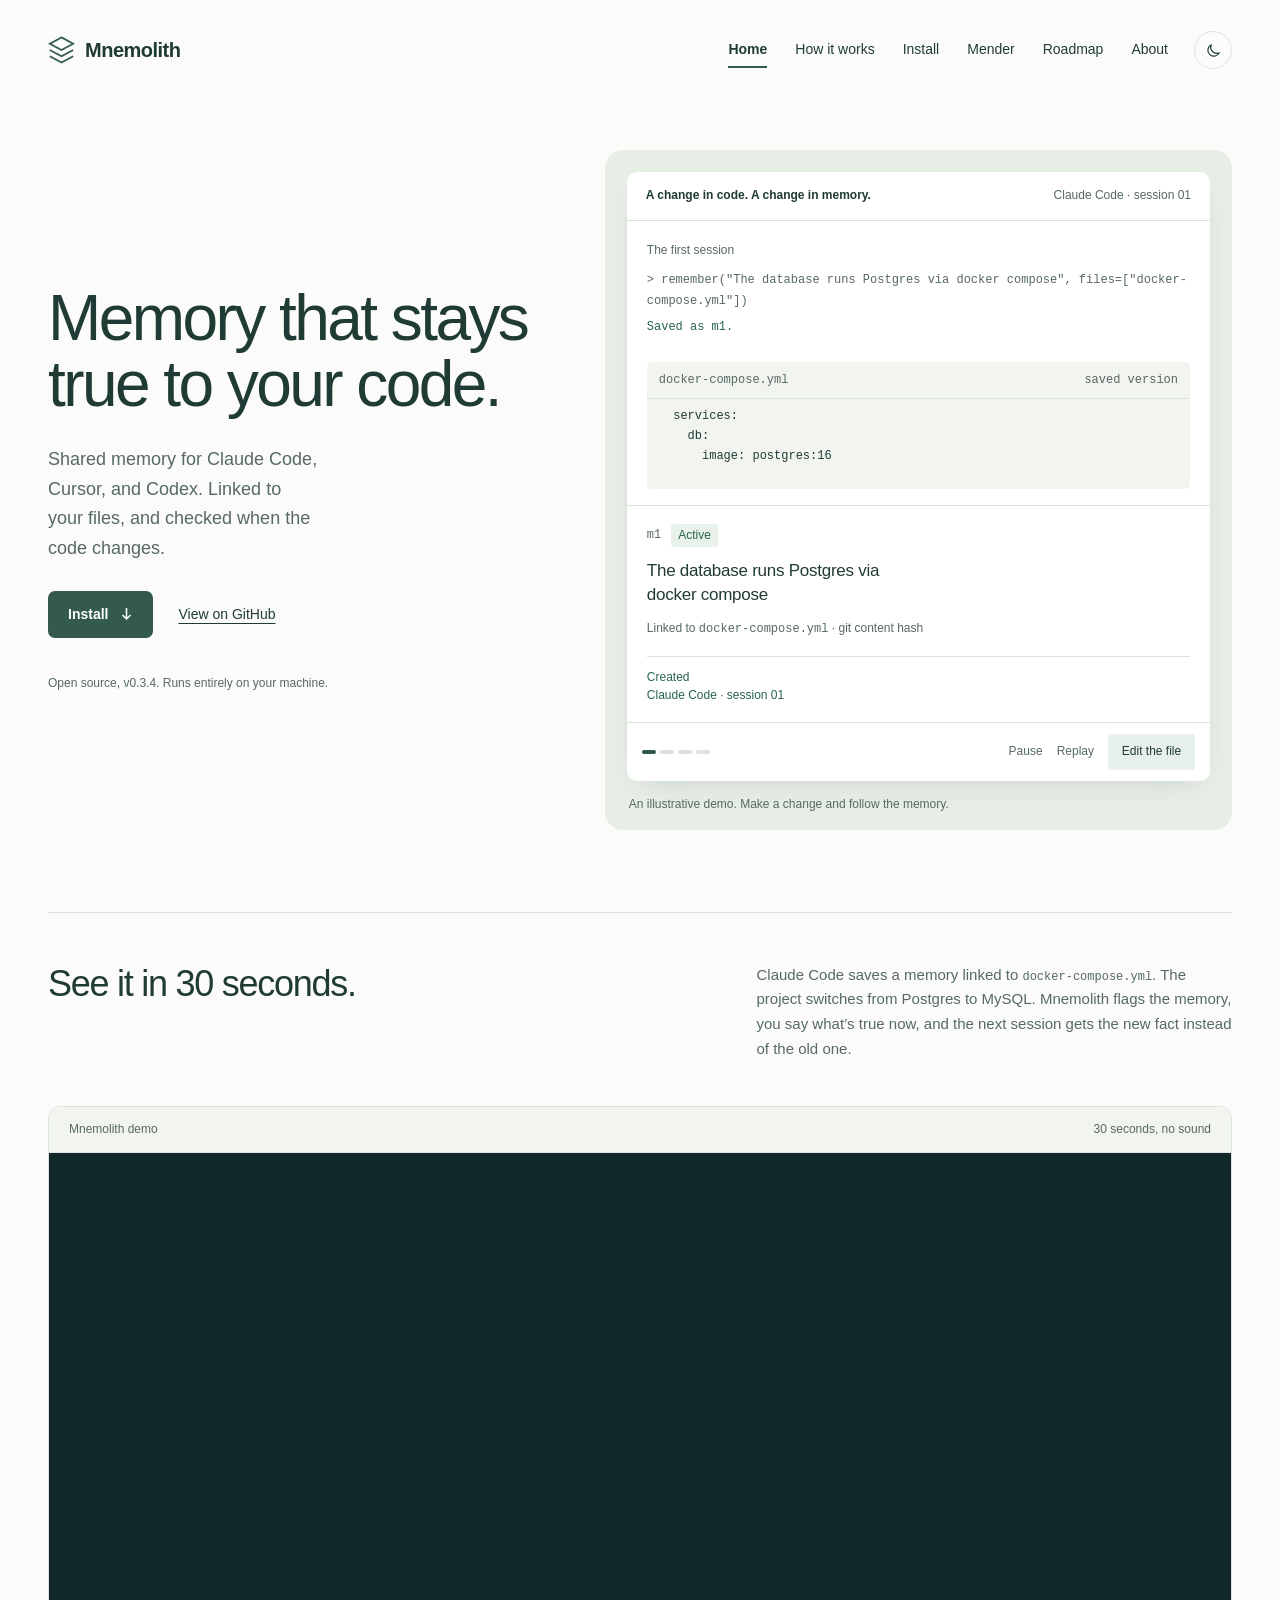
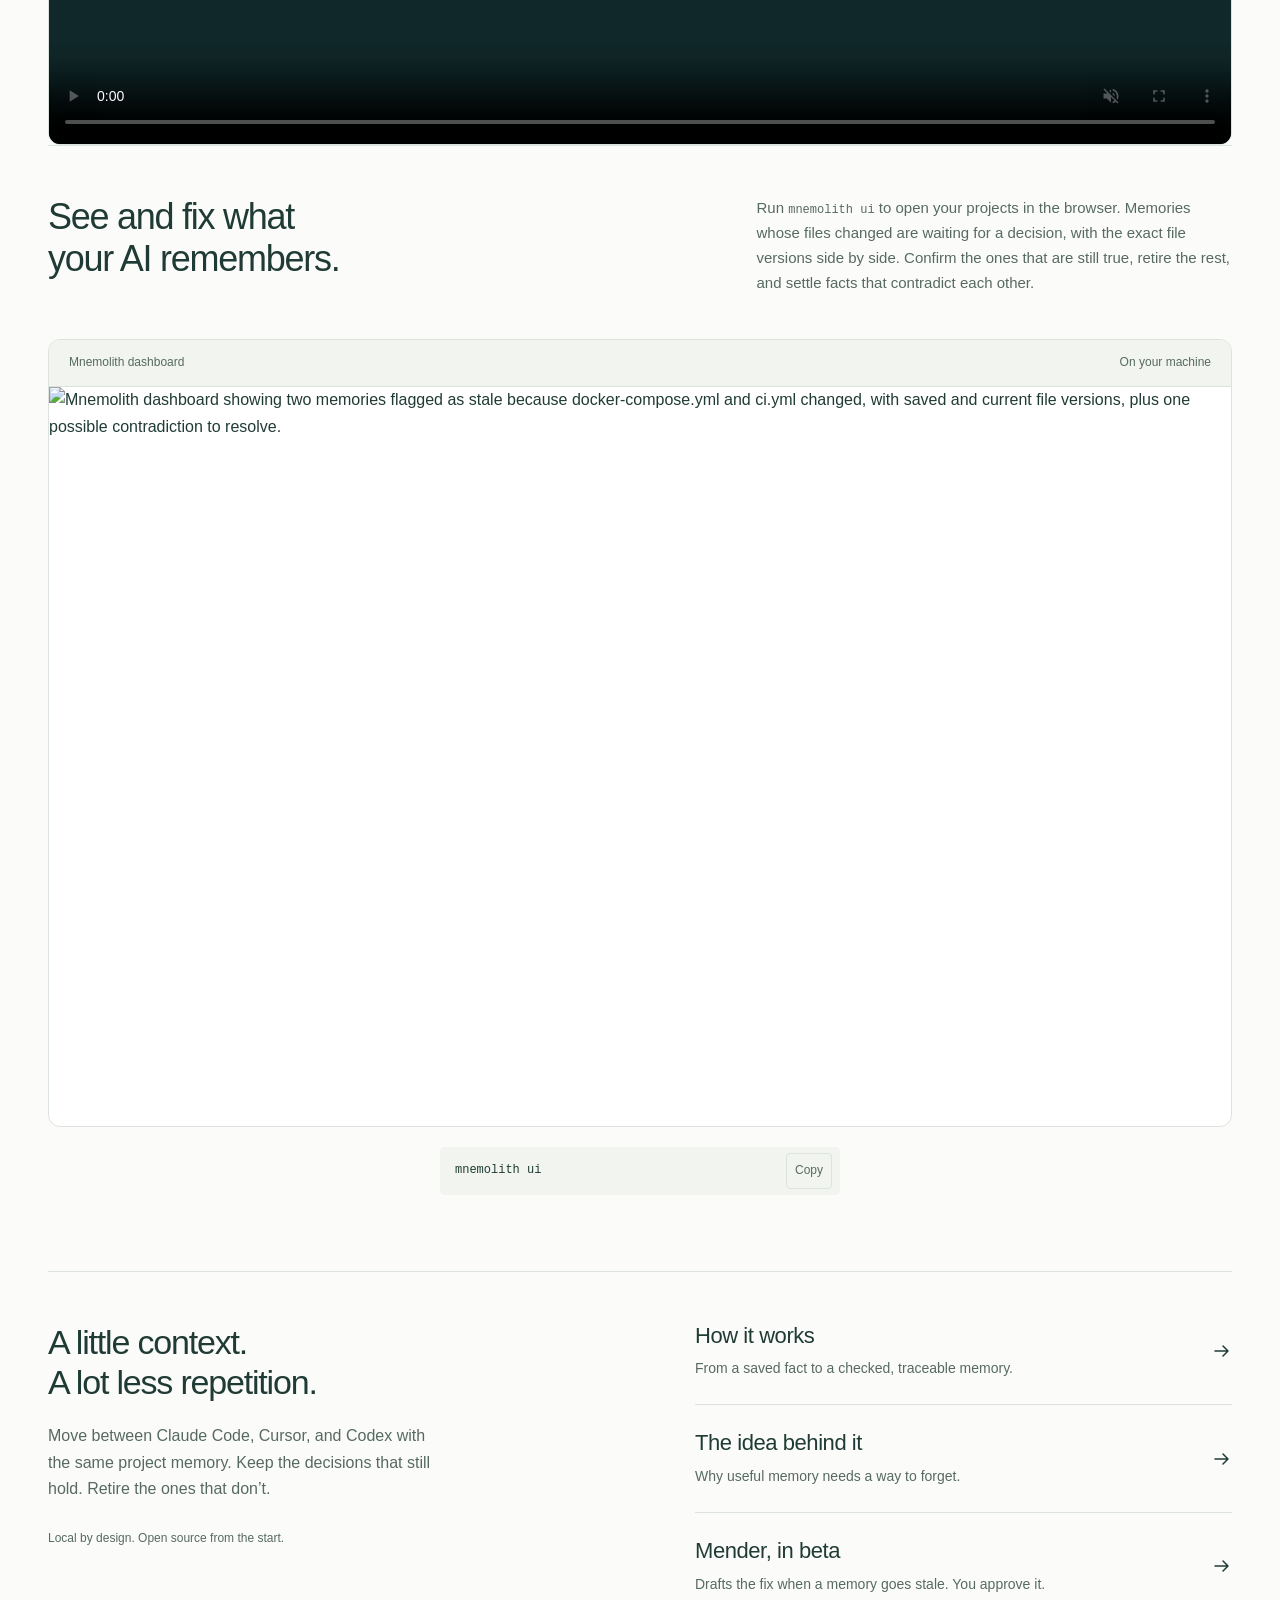
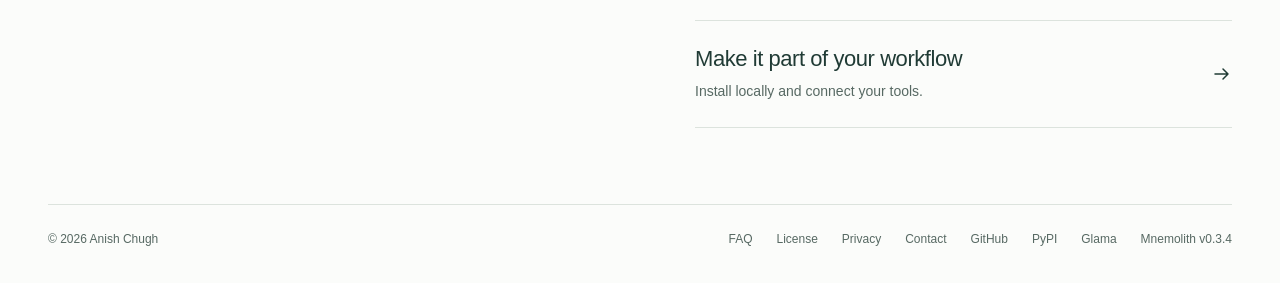
==== docs/index.html @ 2333c800 "Website: roadmap page, updated About" ====
<!doctype html>

<html lang="en">
  <head>
    <meta charset="utf-8" />
    <link
      href="data:image/svg+xml,%3Csvg xmlns=%27http://www.w3.org/2000/svg%27 viewBox=%270 0 32 32%27%3E%3Cpath d=%27M16 2 29 9 16 16 3 9 16 2Zm-13 14 13 7 13-7M3 23l13 7 13-7%27 fill=%27none%27 stroke=%27%2334594f%27 stroke-width=%272.3%27/%3E%3C/svg%3E"
      rel="icon"
    />
    <meta content="width=device-width,initial-scale=1,viewport-fit=cover" name="viewport" />
    <meta content="light dark" name="color-scheme" />
    <meta
      content="Shared memory for Claude Code, Cursor, and Codex. Local, open source, and checked against your code."
      name="description"
    />
    <title>Mnemolith — Memory that stays true to your code</title>
    <script>
      try {
        const t = localStorage.getItem("mnemolith-theme");
        if (t === "light" || t === "dark")
          document.documentElement.dataset.theme = t;
      } catch (e) {}
    </script>
    <link href="assets/site.css?v=13" rel="stylesheet" />
    <link
      as="font"
      crossorigin=""
      href="assets/plex-sans.woff2"
      rel="preload"
      type="font/woff2"
    />
    <meta
      property="og:title"
      content="Mnemolith — Memory that stays true to your code"
    />
    <meta
      property="og:description"
      content="Shared memory for Claude Code, Cursor, and Codex. Local, open source, and checked against your code."
    />
    <meta property="og:type" content="website" />
    <meta
      property="og:url"
      content="https://mnemolith.dev/"
    />
    <meta
      property="og:image"
      content="https://mnemolith.dev/assets/og-image.png"
    />
    <meta property="og:image:width" content="1200" />
    <meta property="og:image:height" content="630" />
    <meta
      property="og:image:alt"
      content="Mnemolith. Memory that stays true to your code. A dashboard card shows a stale memory and the file versions behind it."
    />
    <meta name="twitter:card" content="summary_large_image" />
    <meta
      name="twitter:title"
      content="Mnemolith — Memory that stays true to your code"
    />
    <meta
      name="twitter:description"
      content="Shared memory for Claude Code, Cursor, and Codex. Local, open source, and checked against your code."
    />
    <meta
      name="twitter:image"
      content="https://mnemolith.dev/assets/og-image.png"
    />
    <meta
      name="twitter:image:alt"
      content="Mnemolith. Memory that stays true to your code. A stale-memory review card."
    />
    <!-- Privacy-friendly visit counts (no cookies): https://aethercache.goatcounter.com -->
    <script async data-goatcounter="https://aethercache.goatcounter.com/count" data-goatcounter-settings='{"no_onload": true}' src="https://gc.zgo.at/count.js"></script>
    <script>
      // Count a visit only when the page is actually shown, not when it's prerendered in case you click.
      (function () {
        function count() {
          if (window.goatcounter && window.goatcounter.count) window.goatcounter.count({ path: location.pathname + location.search });
          else setTimeout(count, 300);
        }
        function shown() { if (document.prerendering) document.addEventListener("prerenderingchange", count, { once: true }); else count(); }
        if (document.readyState === "loading") document.addEventListener("DOMContentLoaded", shown); else shown();
      })();
    </script>
    <!-- Pages you're likely to open next load in the background when you hover or start a click on their link
         (same site only; downloads like install.sh are left out). -->
    <script type="speculationrules">
      {
        "prerender": [
          {
            "where": {
              "and": [
                { "href_matches": "/*" },
                { "not": { "href_matches": "/*.sh" } },
                { "not": { "href_matches": "/*.ps1" } },
                { "not": { "href_matches": "/assets/*" } },
                { "not": { "selector_matches": "[download], [target]" } }
              ]
            },
            "eagerness": "moderate"
          }
        ]
      }
    </script>
  </head>
  <body class="page-index">
    <a class="skip" href="#main">Skip to content</a>
    <div class="wrap">
      <header class="masthead">
        <a aria-label="Mnemolith home" class="brand" href="index.html"
          ><svg
            aria-hidden="true"
            class="brand-mark"
            fill="none"
            viewBox="0 0 30 32"
          >
            <path
              d="M15 2 28 9 15 16 2 9 15 2Z"
              stroke="currentColor"
              stroke-width="2"
            ></path>
            <path
              d="m2 16 13 7 13-7M2 23l13 7 13-7"
              stroke="currentColor"
              stroke-width="2"
            ></path></svg
          >Mnemolith</a
        >
        <nav aria-label="Main navigation">
          <a aria-current="page" href="index.html">Home</a
          ><a href="how-it-works.html">How it works</a
          ><a href="install.html">Install</a><a href="mender.html">Mender</a
          ><a href="roadmap.html">Roadmap</a
          ><a href="about.html">About</a>
        </nav>
        <button
          aria-label="Switch color theme"
          class="theme"
          id="theme-toggle"
          type="button"
        >
          <svg
            aria-hidden="true"
            fill="none"
            height="17"
            viewBox="0 0 20 20"
            width="17"
          >
            <path
              d="M16.7 12.6A7 7 0 0 1 7.4 3.3 7 7 0 1 0 16.7 12.6Z"
              stroke="currentColor"
              stroke-linejoin="round"
              stroke-width="1.4"
            ></path>
          </svg>
        </button>
      </header>
    </div>
    <main id="main" tabindex="-1">
      <section aria-labelledby="hero-title" class="hero wrap">
        <div class="hero-copy">
          <h1 id="hero-title">Memory that stays true to your code.</h1>
          <div class="hero-aside">
            <p>
              Shared memory for Claude Code, Cursor, and Codex. Linked to your
              files, and checked when the code changes.
            </p>
            <div class="hero-actions">
              <a class="button" href="install.html"
                >Install
                <svg
                  aria-hidden="true"
                  fill="none"
                  height="14"
                  viewBox="0 0 13 14"
                  width="13"
                >
                  <path
                    d="M6.5 1v11m-4-4 4 4 4-4"
                    stroke="currentColor"
                    stroke-width="1.5"
                  ></path></svg></a
              ><a
                class="text-link"
                href="https://github.com/anishchugh05/mnemolith"
                >View on GitHub</a
              >
            </div>
          </div>
          <div class="hero-foot">
            <span>Open source, v0.3.4. Runs entirely on your machine.</span>
          </div>
        </div>
        <div class="hero-demo">
          <div
            aria-label="Interactive demonstration of a memory becoming outdated"
            class="workbench"
          >
            <div class="bench-bar">
              <span class="bench-title"
                >A change in code. A change in memory.</span
              ><span id="session-label">Claude Code · session 01</span>
            </div>
            <div class="bench-body">
              <div class="terminal">
                <div class="pane-label">
                  <span id="terminal-label">The first session</span>
                </div>
                <pre
                  id="demo-command"
                ><span class="prompt">&gt; </span>remember("The database runs Postgres via docker compose", files=["docker-compose.yml"])</pre>
                <div class="code-output" id="demo-output">Saved as m1.</div>
                <div class="file-diff">
                  <div class="file-title">
                    <span>docker-compose.yml</span
                    ><span id="file-state">saved version</span>
                  </div>
                  <div class="diff-code" id="diff-code">
                    <span class="diff-line"> services:</span
                    ><span class="diff-line"> db:</span
                    ><span class="diff-line"> image: postgres:16</span>
                  </div>
                </div>
              </div>
              <div class="inspector">
                <div class="memory-record">
                  <div class="memory-heading">
                    <code id="memory-id">m1</code
                    ><span class="badge" id="memory-status">Active</span>
                  </div>
                  <p class="memory-copy" id="memory-copy">
                    The database runs Postgres via docker compose
                  </p>
                  <div class="memory-meta" id="memory-meta">
                    Linked to <code>docker-compose.yml</code> · git content hash
                  </div>
                </div>
                <ol class="history" id="history">
                  <li class="current">
                    Created<span>Claude Code · session 01</span>
                  </li>
                </ol>
              </div>
            </div>
            <div class="bench-bottom">
              <div
                aria-hidden="true"
                class="step-indicator"
                id="step-indicator"
              >
                <i class="filled"></i><i></i><i></i><i></i
                ><span>1 of 4 · Remember</span>
              </div>
              <div class="controls">
                <button class="plain-button" id="pause" type="button">
                  Pause</button
                ><button class="plain-button" id="replay" type="button">
                  Replay</button
                ><button class="small-button" id="next" type="button">
                  Edit the file
                </button>
              </div>
            </div>
          </div>
          <p class="demo-caption">
            An illustrative demo. Make a change and follow the memory.
          </p>
        </div>
        <div
          aria-atomic="true"
          aria-live="polite"
          class="sr-only"
          id="demo-announcement"
          role="status"
        ></div>
      </section>
      <section class="dashboard-section demo-section wrap" aria-labelledby="demo-title">
        <div class="section-lead">
          <h2 id="demo-title">See it in 30 seconds.</h2>
          <p>
            Claude Code saves a memory linked to <code>docker-compose.yml</code>.
            The project switches from Postgres to MySQL. Mnemolith flags the
            memory, you say what&rsquo;s true now, and the next session gets the
            new fact instead of the old one.
          </p>
        </div>
        <figure class="dashboard-window">
          <figcaption class="dashboard-window-bar">
            <span>Mnemolith demo</span><span>30 seconds, no sound</span>
          </figcaption>
          <video
            class="demo-video"
            src="assets/mnemolith-demo.mp4"
            poster="assets/mnemolith-demo-poster.jpg"
            width="1920"
            height="1080"
            autoplay
            muted
            loop
            playsinline
            controls
            preload="metadata"
            aria-label="Demo: Claude Code saves a memory that the database is Postgres. After docker-compose.yml switches to MySQL, Mnemolith flags the memory, the user records that the database is now MySQL, and a new Claude session answers MySQL."
          ></video>
        </figure>
      </section>
      <section class="dashboard-section wrap" aria-labelledby="dashboard-title">
        <div class="section-lead">
          <h2 id="dashboard-title">See and fix what your AI remembers.</h2>
          <p>
            Run <code>mnemolith ui</code> to open your projects in the
            browser. Memories whose files changed are waiting for a decision,
            with the exact file versions side by side. Confirm the ones that are
            still true, retire the rest, and settle facts that contradict each
            other.
          </p>
        </div>
        <figure class="dashboard-window">
          <figcaption class="dashboard-window-bar">
            <span>Mnemolith dashboard</span><span>On your machine</span>
          </figcaption>
          <picture data-theme-picture>
            <source
              data-dark-source
              data-mobile-source
              media="(max-width: 600px) and (prefers-color-scheme: dark)"
              srcset="assets/stale-card-dark.png 2x"
              width="860"
              height="618"
            />
            <source
              media="(max-width: 600px)"
              srcset="assets/stale-card-light.png 2x"
              width="860"
              height="618"
            />
            <source
              data-dark-source
              media="(prefers-color-scheme: dark)"
              srcset="assets/dashboard-dark.png 2x"
            />
            <img
              id="dashboard-image"
              src="assets/dashboard-light.png"
              srcset="assets/dashboard-light.png 2x"
              width="1440"
              height="900"
              loading="lazy"
              decoding="async"
              alt="Mnemolith dashboard showing two memories flagged as stale because docker-compose.yml and ci.yml changed, with saved and current file versions, plus one possible contradiction to resolve."
            />
          </picture>
        </figure>
        <div class="code-block dashboard-command">
          <pre>mnemolith ui</pre>
          <button
            type="button"
            class="copy-button"
            data-copy="mnemolith ui"
            aria-label="Copy dashboard command"
          >
            Copy
          </button>
        </div>
      </section>
      <section aria-labelledby="explore-title" class="home-directory wrap">
        <div class="directory-intro">
          <h2 id="explore-title">
            A little context.<br />A lot less repetition.
          </h2>
          <p>
            Move between Claude Code, Cursor, and Codex with the same project
            memory. Keep the decisions that still hold. Retire the ones that
            don’t.
          </p>
          <span class="directory-note"
            >Local by design. Open source from the start.</span
          >
        </div>
        <div class="directory-links">
          <a href="how-it-works.html"
            ><div>
              <h3>How it works</h3>
              <p>From a saved fact to a checked, traceable memory.</p>
            </div>
            <svg
              aria-hidden="true"
              class="link-arrow"
              fill="none"
              height="20"
              viewBox="0 0 20 20"
              width="20"
            >
              <path
                d="M3 10h13m-5-5 5 5-5 5"
                stroke="currentColor"
                stroke-linecap="round"
                stroke-linejoin="round"
                stroke-width="1.5"
              ></path></svg
          ></a>
          <a href="about.html"
            ><div>
              <h3>The idea behind it</h3>
              <p>Why useful memory needs a way to forget.</p>
            </div>
            <svg
              aria-hidden="true"
              class="link-arrow"
              fill="none"
              height="20"
              viewBox="0 0 20 20"
              width="20"
            >
              <path
                d="M3 10h13m-5-5 5 5-5 5"
                stroke="currentColor"
                stroke-linecap="round"
                stroke-linejoin="round"
                stroke-width="1.5"
              ></path></svg
          ></a>
          <a href="mender.html"
            ><div>
              <h3>Mender, in beta</h3>
              <p>Drafts the fix when a memory goes stale. You approve it.</p>
            </div>
            <svg
              aria-hidden="true"
              class="link-arrow"
              fill="none"
              height="20"
              viewBox="0 0 20 20"
              width="20"
            >
              <path
                d="M3 10h13m-5-5 5 5-5 5"
                stroke="currentColor"
                stroke-linecap="round"
                stroke-linejoin="round"
                stroke-width="1.5"
              ></path></svg
</a>
          <a href="install.html"
            ><div>
              <h3>Make it part of your workflow</h3>
              <p>Install locally and connect your tools.</p>
            </div>
            <svg
              aria-hidden="true"
              class="link-arrow"
              fill="none"
              height="20"
              viewBox="0 0 20 20"
              width="20"
            >
              <path
                d="M3 10h13m-5-5 5 5-5 5"
                stroke="currentColor"
                stroke-linecap="round"
                stroke-linejoin="round"
                stroke-width="1.5"
              ></path></svg
          ></a>
        </div>
      </section>
    </main>
    <div class="wrap">
      <footer class="footer">
        <span>© 2026 Anish Chugh</span>
        <div class="footer-links">
          <a href="install.html#faq">FAQ</a
          ><a href="https://github.com/anishchugh05/mnemolith/blob/main/LICENSE"
            >License</a
          ><a href="privacy.html">Privacy</a
          ><a href="install.html#contact">Contact</a
          ><a
            href="https://github.com/anishchugh05/mnemolith"
            >GitHub</a
          ><a href="https://pypi.org/project/mnemolith/">PyPI</a
          ><a href="https://glama.ai/mcp/servers/anishchugh05/mnemolith">Glama</a
          ><span>Mnemolith v0.3.4</span>
        </div>
      </footer>
    </div>
    <div
      aria-live="polite"
      class="sr-only"
      id="copy-status"
      role="status"
    ></div>
    <script defer="" src="assets/site.js?v=11"></script>
  </body>
</html>
---- docs/assets/site.css ----
/* IBM Plex Sans, SIL Open Font License; see FONT-LICENSE.txt. */
@font-face {
  font-family: "IBM Plex Sans";
  font-style: normal;
  font-weight: 400 700;
  font-display: swap;
  src: url(plex-sans.woff2) format("woff2");
}
:root {
  --paper: #fbfcfa;
  --surface: #fff;
  --ink: #203b35;
  --muted: #576963;
  --accent: #34594f;
  --accent-soft: #e6efeb;
  --active: #29654a;
  --active-soft: #e8f2eb;
  --stale: #a34b39;
  --stale-soft: #faede7;
  --line: #dce3dd;
  --subtle: #f1f4ef;
  --deep: #233e37;
  --inverse: #eef4ed;
  --canvas: #e7eee6;
  --mono: ui-monospace, SFMono-Regular, Consolas, monospace;
  --sans: "IBM Plex Sans", sans-serif;
  --ease: cubic-bezier(0.23, 1, 0.32, 1);
}
@media (prefers-color-scheme: dark) {
  :root:not([data-theme="light"]) {
    --paper: #16221f;
    --surface: #1d2c27;
    --ink: #e9eee5;
    --muted: #b0bfb4;
    --accent: #bdcfc1;
    --accent-soft: #2b4036;
    --active: #b1d3b9;
    --active-soft: #294034;
    --stale: #edb4a2;
    --stale-soft: #48352c;
    --line: #3a4d43;
    --subtle: #22342b;
    --deep: #243b32;
    --canvas: #283d32;
  }
}
:root[data-theme="dark"] {
  --paper: #16221f;
  --surface: #1d2c27;
  --ink: #e9eee5;
  --muted: #b0bfb4;
  --accent: #bdcfc1;
  --accent-soft: #2b4036;
  --active: #b1d3b9;
  --active-soft: #294034;
  --stale: #edb4a2;
  --stale-soft: #48352c;
  --line: #3a4d43;
  --subtle: #22342b;
  --deep: #243b32;
  --canvas: #283d32;
}
* {
  box-sizing: border-box;
}
html {
  scroll-behavior: smooth;
  scroll-padding-top: 40px;
  scrollbar-color: var(--line) var(--paper);
}
body {
  margin: 0;
  color: var(--ink);
  background: var(--paper);
  font: 16px/1.65 var(--sans);
  -webkit-font-smoothing: antialiased;
}
h1,
h2,
h3,
p,
pre {
  margin: 0;
}
h1,
h2,
h3 {
  text-wrap: balance;
  font-weight: 500;
}
h1 {
  font-size: 64px;
  line-height: 1.03;
  letter-spacing: -0.04em;
}
h2 {
  font-size: 40px;
  line-height: 1.15;
  letter-spacing: -0.035em;
}
h3 {
  font-size: 22px;
  line-height: 1.3;
  letter-spacing: -0.02em;
}
p {
  max-width: 65ch;
}
a {
  color: inherit;
  text-underline-offset: 4px;
}
button {
  font: inherit;
  cursor: pointer;
}
button,
a {
  touch-action: manipulation;
  -webkit-tap-highlight-color: transparent;
}
button:disabled {
  cursor: default;
  opacity: 0.55;
}
button:focus-visible,
a:focus-visible {
  outline: 2px solid var(--accent);
  outline-offset: 5px;
}
::selection {
  color: var(--surface);
  background: var(--accent);
}
code,
pre {
  font-family: var(--mono);
}
code {
  font-size: 0.8em;
}
pre {
  font-size: 12px;
  line-height: 1.8;
  white-space: pre-wrap;
  overflow-wrap: anywhere;
}
.wrap {
  width: min(1200px, calc(100% - 96px));
  margin-inline: auto;
}
.muted {
  color: var(--muted);
}
.sr-only {
  position: absolute;
  width: 1px;
  height: 1px;
  padding: 0;
  margin: -1px;
  overflow: hidden;
  clip: rect(0, 0, 0, 0);
  white-space: nowrap;
  border: 0;
}
[hidden] {
  display: none !important;
}
.skip {
  position: fixed;
  left: 16px;
  top: -100px;
  background: var(--surface);
  padding: 10px;
  z-index: 20;
}
.skip:focus {
  top: 12px;
}
/* Quiet navigation leaves the first viewport to the product. */
.masthead {
  height: 100px;
  display: flex;
  align-items: center;
  justify-content: space-between;
}
.brand {
  display: inline-flex;
  align-items: center;
  gap: 10px;
  text-decoration: none;
  font-size: 20px;
  font-weight: 600;
  letter-spacing: -0.025em;
}
.brand-mark {
  width: 27px;
  height: 30px;
  color: var(--accent);
}
nav {
  display: flex;
  align-items: center;
  gap: 30px;
  font-size: 14px;
}
nav a {
  text-decoration: none;
}
.theme {
  display: grid;
  place-items: center;
  width: 38px;
  height: 38px;
  background: transparent;
  border: 1px solid var(--line);
  border-radius: 50%;
  color: var(--ink);
}
.hero {
  display: grid;
  grid-template-columns: 0.88fr 1.12fr;
  gap: 64px;
  align-items: center;
  padding: 50px 0 82px;
}
.hero-copy h1 {
  max-width: 8em;
  font-weight: 450;
}
.hero-aside > p {
  font-size: 18px;
  line-height: 1.65;
  max-width: 30ch;
  color: var(--muted);
  margin: 27px 0;
}
.hero-actions {
  display: flex;
  align-items: center;
  gap: 25px;
}
.button {
  display: inline-flex;
  align-items: center;
  justify-content: center;
  gap: 12px;
  text-decoration: none;
  color: var(--surface);
  background: var(--accent);
  border: 0;
  border-radius: 7px;
  padding: 12px 20px;
  font-size: 14px;
  font-weight: 550;
  transition: transform 140ms var(--ease);
}
.button:active {
  transform: scale(0.98);
}
.text-link {
  font-size: 14px;
}
.hero-foot {
  display: flex;
  flex-wrap: wrap;
  gap: 18px;
  font-size: 12px;
  color: var(--muted);
  margin-top: 36px;
}
.hero-foot span + span:before {
  content: "·";
  margin-right: 18px;
}
.hero-demo {
  background: var(--canvas);
  padding: 22px 22px 0;
  border-radius: 18px;
  min-width: 0;
}
.demo-caption {
  font-size: 12px;
  color: var(--muted);
  padding: 14px 2px 17px;
  line-height: 1.5;
}
.workbench {
  background: var(--surface);
  border-radius: 10px;
  box-shadow: 0 10px 28px -14px #203b3533;
  overflow: hidden;
}
.bench-bar {
  display: flex;
  align-items: center;
  justify-content: space-between;
  gap: 16px;
  border-bottom: 1px solid var(--line);
  padding: 14px 19px;
  font-size: 12px;
  color: var(--muted);
}
.bench-title {
  font-weight: 550;
  color: var(--ink);
  font-size: 12px;
}
.bench-bar #session-label {
  max-width: 140px;
  text-align: right;
  font-size: 12px;
  line-height: 1.45;
}
.terminal {
  padding: 20px 20px 16px;
}
.pane-label {
  font-size: 12px;
  color: var(--muted);
  display: flex;
  justify-content: space-between;
  margin-bottom: 9px;
}
.terminal pre {
  font-size: 12px;
  min-height: 44px;
  color: var(--muted);
}
.code-output {
  font: 12px/1.6 var(--mono);
  min-height: 36px;
  margin: 4px 0 8px;
  color: var(--active);
}
.file-diff {
  background: var(--subtle);
  border-radius: 5px;
  overflow: hidden;
}
.file-title {
  display: flex;
  justify-content: space-between;
  padding: 9px 12px;
  border-bottom: 1px solid var(--line);
  font: 12px/1.5 var(--mono);
  color: var(--muted);
}
.diff-code {
  padding: 7px 0;
  font: 12px/1.7 var(--mono);
  min-height: 90px;
}
.diff-line {
  display: block;
  padding: 0 12px;
  white-space: pre-wrap;
  overflow-wrap: anywhere;
}
.removed {
  color: var(--stale);
  background: var(--stale-soft);
}
.added {
  color: var(--active);
  background: var(--active-soft);
}
.inspector {
  padding: 18px 20px;
  border-top: 1px solid var(--line);
  min-height: 210px;
}
.memory-record {
  margin-bottom: 16px;
}
.memory-heading {
  display: flex;
  align-items: center;
  gap: 10px;
  margin-bottom: 12px;
}
.memory-heading code {
  font-size: 12px;
  color: var(--muted);
}
.badge {
  color: var(--active);
  background: var(--active-soft);
  padding: 2px 7px;
  font-size: 12px;
  border-radius: 3px;
}
.badge.outdated {
  color: var(--stale);
  background: var(--stale-soft);
}
.badge.pending {
  background: var(--subtle);
  color: var(--muted);
}
.memory-copy {
  font-size: 17px;
  line-height: 1.4;
  letter-spacing: -0.015em;
  max-width: 30ch;
}
.memory-copy.retired {
  color: var(--muted);
  text-decoration: line-through;
  text-decoration-thickness: 1px;
}
.memory-meta {
  font-size: 12px;
  color: var(--muted);
  margin-top: 12px;
}
.memory-meta code {
  font-size: 12px;
}
.history {
  list-style: none;
  display: flex;
  gap: 14px;
  padding: 12px 0 0;
  margin: 0;
  border-top: 1px solid var(--line);
  font-size: 12px;
}
.history li {
  position: relative;
  flex: 1;
  min-width: 0;
  padding: 0;
  color: var(--muted);
  line-height: 1.4;
  overflow-wrap: anywhere;
}
.history li:last-child {
  padding-bottom: 0;
}
.history li:before {
  display: none;
}
.history .current {
  color: var(--active);
}
.history .current:before {
  background: var(--active);
}
.history .stale {
  color: var(--stale);
}
.history .stale:before {
  background: var(--stale);
}
.history span {
  display: block;
  font-size: 12px;
  line-height: 1.5;
}
.bench-bottom {
  padding: 11px 15px;
  border-top: 1px solid var(--line);
  display: flex;
  gap: 16px;
  align-items: center;
  justify-content: space-between;
}
.step-indicator {
  display: flex;
  gap: 4px;
  align-items: center;
}
.step-indicator i {
  height: 4px;
  width: 14px;
  background: var(--line);
  border-radius: 2px;
}
.step-indicator .filled {
  background: var(--accent);
}
.step-indicator span {
  font-size: 0;
}
.controls {
  display: flex;
  align-items: center;
  gap: 14px;
}
.small-button,
.plain-button {
  font-size: 12px;
  min-height: 36px;
  border: 0;
  color: var(--ink);
  background: transparent;
  padding: 5px 0;
}
.small-button {
  border-radius: 4px;
  background: var(--accent-soft);
  padding: 5px 9px;
  min-width: 87px;
}
.plain-button {
  color: var(--muted);
}
/* A change in reading pace, rather than another full-width banner. */
.problem {
  padding: 48px 0 72px;
}
.problem-inner {
  display: grid;
  grid-template-columns: 0.68fr 1.32fr;
  gap: 90px;
  border-top: 1px solid var(--line);
  padding-top: 44px;
}
.problem h2 {
  font-size: 26px;
  letter-spacing: -0.025em;
  line-height: 1.3;
  max-width: 15ch;
}
.problem p {
  font-size: 17px;
  color: var(--muted);
  max-width: 58ch;
}
.section {
  padding-block: 80px;
}
.section-lead {
  display: flex;
  justify-content: space-between;
  gap: 70px;
  align-items: end;
  margin-bottom: 44px;
}
.section-lead h2 {
  max-width: 17ch;
}
.section-lead > p {
  font-size: 15px;
  color: var(--muted);
  max-width: 43ch;
}
.features {
  padding-top: 15px;
  padding-bottom: 80px;
}
.features .section-lead h2 {
  max-width: 25ch;
  font-size: 35px;
}
.feature-proofs {
  display: grid;
  grid-template-columns: 1fr 1fr;
  gap: 70px;
}
.feature-row h3 {
  margin-bottom: 13px;
}
.feature-row p {
  font-size: 15px;
  line-height: 1.7;
  color: var(--muted);
}
.evidence {
  font-size: 14px;
  line-height: 1.8;
  margin-top: 24px;
  overflow-wrap: anywhere;
}
.evidence code {
  font-size: 12px;
}
.evidence .old {
  color: var(--stale);
  text-decoration: line-through;
}
.evidence .new {
  color: var(--active);
}
.evidence .small {
  font-size: 12px;
  color: var(--muted);
  margin-top: 5px;
}
.feature-proofs .evidence {
  background: var(--subtle);
  border-radius: 6px;
  min-height: 116px;
  padding: 18px 22px;
}
.feature-support {
  margin-top: 44px;
  border-top: 1px solid var(--line);
}
.feature-support .feature-row {
  display: grid;
  grid-template-columns: 1.25fr 0.75fr;
  gap: 85px;
  padding: 27px 0;
  border-bottom: 1px solid var(--line);
}
.feature-support h3 {
  font-size: 19px;
  margin-bottom: 8px;
}
.feature-support p {
  font-size: 14px;
  max-width: 57ch;
}
.feature-support .evidence {
  margin: 0;
  align-self: center;
  font-size: 12px;
}
.tool-names {
  display: flex;
  gap: 20px;
  font-size: 13px;
  font-weight: 550;
  margin-bottom: 7px;
}
/* The engine is an architectural cross-section, with typography doing the labeling. */
.stack-section {
  background: var(--deep);
  color: #edf3ec;
  padding-block: 68px;
}
.stack-grid {
  display: grid;
  grid-template-columns: 0.8fr 1.2fr;
  gap: 100px;
  align-items: start;
}
.stack-copy h2 {
  font-size: 37px;
  max-width: 10ch;
}
.stack-copy p {
  font-size: 15px;
  color: #c1d0c5;
  margin-top: 23px;
}
.stack-copy .aside-note {
  font-size: 12px;
  line-height: 1.8;
  margin-top: 30px;
  padding-top: 19px;
  border-top: 1px solid #526c5e;
}
.layers {
  list-style: none;
  padding: 0;
  margin: 0;
}
.layer {
  display: grid;
  grid-template-columns: 125px 1fr;
  gap: 25px;
  padding: 19px 23px;
  background: #304c40;
  border-top: 1px solid #607669;
}
.layer:first-child {
  margin-left: 40px;
}
.layer:nth-child(2) {
  margin-left: 30px;
  background: #345344;
}
.layer:nth-child(3) {
  margin-left: 20px;
  background: #3a5b49;
}
.layer:nth-child(4) {
  margin-left: 10px;
  background: #426450;
}
.layer:last-child {
  background: #c7d7bd;
  color: #253f31;
}
.layer strong {
  font-size: 14px;
  font-weight: 550;
}
.layer p {
  font-size: 12px;
  line-height: 1.65;
  color: #e0e9df;
}
.layer:last-child p {
  color: #304b37;
}
.stack-base {
  font-size: 12px;
  color: #c1d0c5;
  margin-top: 17px;
}
.architecture {
  background: var(--subtle);
  border-radius: 10px;
  padding: 24px 28px;
}
.architecture-top {
  display: flex;
  justify-content: space-between;
  color: var(--muted);
  font-size: 12px;
}
.architecture svg {
  width: 100%;
  height: auto;
  display: block;
  margin-top: 12px;
}
.architecture .box {
  fill: var(--surface);
  stroke: var(--line);
}
.architecture .engine {
  fill: var(--accent-soft);
  stroke: var(--accent);
}
.architecture .connector {
  fill: none;
  stroke: var(--muted);
  stroke-width: 1.2;
}
.architecture text {
  font-family: var(--sans);
  fill: var(--ink);
}
.architecture .svg-muted {
  fill: var(--muted);
}
.architecture .svg-blue {
  fill: var(--accent);
}
.mobile-diagram {
  display: none !important;
}
.architecture-note {
  font-size: 12px;
  color: var(--muted);
  margin-top: 16px;
}
.install-section {
  background: var(--subtle);
  padding-block: 72px;
}
.install-grid {
  display: grid;
  grid-template-columns: 0.83fr 1.17fr;
  gap: 95px;
}
.install-intro h2 {
  max-width: 11ch;
}
.install-intro > p {
  font-size: 16px;
  color: var(--muted);
  margin-top: 24px;
}
.install-version {
  font-size: 12px;
  color: var(--muted);
  margin-top: 26px;
}
.install-step {
  display: grid;
  grid-template-columns: 25px 1fr;
  gap: 16px;
  margin-bottom: 28px;
}
.step-number {
  font-size: 12px;
  line-height: 24px;
  width: 24px;
  height: 24px;
  text-align: center;
  border: 1px solid var(--line);
  border-radius: 50%;
  color: var(--muted);
}
.install-step h3 {
  font-size: 18px;
  line-height: 24px;
  margin-bottom: 12px;
}
.install-step p {
  font-size: 12px;
  color: var(--muted);
  margin-top: 13px;
}
.prereq {
  display: grid;
  gap: 14px;
}
.prereq-row strong {
  font-size: 12px;
  font-weight: 500;
}
.prereq-row > a {
  font-size: 12px;
  color: var(--muted);
  margin-left: 12px;
}
.prereq-row p {
  margin-top: 5px;
}
.prereq-note {
  margin: 0;
  font-size: 13px;
  color: var(--muted);
}
.code-block {
  background: var(--surface);
  border-radius: 5px;
  padding: 13px 65px 13px 15px;
  position: relative;
  margin-top: 7px;
  min-height: 47px;
}
.code-block pre {
  font-size: 12px;
  white-space: pre-wrap;
  overflow-wrap: anywhere;
}
.install-step .prereq-note {
  margin-top: 10px;
}
.prereq-note a,
.other-ways a {
  color: var(--ink);
  text-underline-offset: 3px;
}
.other-ways {
  margin-top: 44px;
  padding-top: 28px;
  border-top: 1px solid var(--line);
  scroll-margin-top: 24px;
}
.other-ways h2 {
  font-size: 18px;
  line-height: 24px;
  font-weight: 500;
  letter-spacing: 0;
}
.other-ways > p {
  font-size: 13px;
  color: var(--muted);
  margin: 8px 0 16px;
  max-width: 60ch;
}
.other-ways .prereq-row + .prereq-row {
  margin-top: 14px;
}
.copy-button {
  position: absolute;
  right: 8px;
  top: 9px;
  background: transparent;
  color: var(--muted);
  border: 1px solid var(--line);
  border-radius: 4px;
  font-size: 12px;
  min-width: 46px;
  min-height: 28px;
  padding: 4px 7px;
}
.install-main {
  background: var(--deep);
  color: #edf3ec;
  padding-block: 21px;
}
.install-main pre {
  font-size: 12px;
  line-height: 2;
}
.install-main .copy-button {
  color: #edf3ec;
  border-color: #607669;
}
.prompt-quote {
  font-size: 15px;
  line-height: 1.7;
  letter-spacing: -0.01em;
  margin: 14px 0 0;
  padding: 15px 18px;
  background: var(--accent-soft);
  border-radius: 5px;
}
.command-list {
  padding: 0;
  margin: 24px 0 0;
  list-style: none;
}
.command-list li {
  display: flex;
  gap: 20px;
  padding: 11px 0;
  border-top: 1px solid var(--line);
  font-size: 12px;
  color: var(--muted);
}
.command-list code {
  flex-shrink: 0;
  font-size: 12px;
  color: var(--ink);
}
.measurement-table {
  margin-bottom: 45px;
}
table {
  width: 100%;
  border-collapse: collapse;
  text-align: left;
  font-size: 13px;
  font-variant-numeric: tabular-nums;
}
th,
td {
  padding: 22px 24px 22px 0;
  border-bottom: 1px solid var(--line);
  vertical-align: top;
}
thead th {
  font-size: 12px;
  font-weight: 400;
  color: var(--muted);
  padding-top: 0;
  padding-bottom: 13px;
}
tbody th {
  font-size: 16px;
  font-weight: 500;
  letter-spacing: -0.015em;
}
td strong {
  display: block;
  font-size: 17px;
  font-weight: 500;
}
td span {
  display: block;
  font-size: 12px;
  color: var(--muted);
  margin-top: 4px;
}
td:last-child {
  color: var(--muted);
  font-size: 12px;
}
.eval-run {
  max-width: 640px;
  margin-top: 36px;
}
.eval-run h3 {
  font-size: 16px;
  font-weight: 500;
  letter-spacing: -0.015em;
  margin: 0 0 6px;
}
.eval-run p {
  margin: 0 0 10px;
  font-size: 13px;
  color: var(--muted);
}
.eval-run a {
  color: var(--ink);
  text-underline-offset: 3px;
}
.finding {
  display: grid;
  grid-template-columns: 1fr 1fr;
  gap: 90px;
  align-items: center;
}
.finding h3 {
  font-size: 24px;
  max-width: 24ch;
  margin-bottom: 15px;
}
.finding p {
  font-size: 14px;
  color: var(--muted);
}
.plot {
  padding: 24px;
  background: var(--subtle);
  border-radius: 7px;
  font-size: 12px;
}
.plot-head {
  display: flex;
  justify-content: space-between;
  font-size: 12px;
  color: var(--muted);
  margin-bottom: 20px;
}
.plot-label {
  display: flex;
  justify-content: space-between;
  margin: 16px 0 8px;
}
.plot-track {
  height: 10px;
  background: var(--line);
  position: relative;
}
.plot-range {
  position: absolute;
  left: 73%;
  width: 19%;
  height: 100%;
  background: var(--accent);
}
.plot-point {
  position: absolute;
  left: 94%;
  height: 18px;
  top: -4px;
  width: 3px;
  background: var(--stale);
}
.plot-ticks {
  display: flex;
  justify-content: space-between;
  font-size: 12px;
  color: var(--muted);
  margin-top: 13px;
}
.plot-example {
  font: 12px/1.8 var(--mono);
  margin-top: 20px;
  color: var(--muted);
}
.measurement-note {
  margin-top: 25px;
  font-size: 12px;
  color: var(--muted);
}
.status-section {
  padding-block: 46px;
  border-top: 1px solid var(--line);
}
.status-grid {
  display: grid;
  grid-template-columns: 1fr 1fr;
  gap: 90px;
}
.status-grid h2 {
  font-size: 28px;
  line-height: 1.2;
}
.status-grid > div > p {
  font-size: 14px;
  color: var(--muted);
  margin-top: 16px;
}
.status-row {
  display: grid;
  grid-template-columns: 58px 1fr;
  gap: 20px;
  border-bottom: 1px solid var(--line);
  padding: 0 0 18px;
  margin-bottom: 18px;
  font-size: 12px;
}
.status-row p {
  font-size: 13px;
  color: var(--muted);
}
.status-row > span {
  color: var(--muted);
}
.status-row .now {
  color: var(--active);
}
.closing {
  display: flex;
  justify-content: space-between;
  align-items: center;
  padding: 40px 0 60px;
  gap: 30px;
}
.closing h3 {
  font-size: 28px;
}
.closing p {
  font-size: 14px;
  color: var(--muted);
  margin-top: 8px;
}
.footer {
  padding: 25px 0 34px;
  border-top: 1px solid var(--line);
  font-size: 12px;
  color: var(--muted);
  display: flex;
  align-items: center;
  justify-content: space-between;
  gap: 25px;
}
.footer-links {
  display: flex;
  flex-wrap: wrap;
  gap: 8px 24px;
}
.footer-links > * {
  white-space: nowrap;
}
.footer a {
  text-decoration: none;
}
@media (hover: hover) and (pointer: fine) {
  .button:hover {
    opacity: 0.9;
  }
  .small-button:hover,
  .copy-button:hover,
  .theme:hover {
    background: var(--accent-soft);
  }
}
@media (min-width: 1600px) {
  .wrap {
    width: min(1280px, calc(100% - 120px));
  }
  .hero {
    gap: 90px;
  }
}
@media (max-width: 1100px) {
  .wrap {
    width: calc(100% - 64px);
  }
  .hero {
    gap: 40px;
    grid-template-columns: 0.85fr 1.15fr;
  }
  .hero h1 {
    font-size: 59px;
  }
  .hero-demo {
    padding: 15px 15px 0;
  }
  .hero-aside > p {
    font-size: 16px;
  }
  .inspector {
    grid-template-columns: 1fr 110px;
    gap: 15px;
  }
  .memory-copy {
    font-size: 15px;
  }
  .stack-grid,
  .install-grid {
    gap: 55px;
  }
  .layer {
    grid-template-columns: 100px 1fr;
    gap: 15px;
    padding: 16px;
  }
  .problem-inner,
  .finding,
  .status-grid {
    gap: 50px;
  }
  .feature-proofs {
    gap: 45px;
  }
  .feature-support .feature-row {
    gap: 50px;
  }
}
@media (max-width: 860px) {
  .masthead {
    height: 84px;
  }
  nav {
    gap: 20px;
  }
  .hero {
    grid-template-columns: 1fr;
    gap: 38px;
    padding: 35px 0 40px;
  }
  .hero-copy {
    max-width: 640px;
  }
  .hero-copy h1 {
    max-width: 12ch;
    font-size: 64px;
  }
  .hero-aside > p {
    font-size: 17px;
    max-width: 42ch;
    margin-block: 22px;
  }
  .hero-foot {
    margin-top: 25px;
  }
  .hero-demo {
    max-width: 670px;
    width: 100%;
    padding: 24px 24px 0;
  }
  .terminal pre {
    min-height: 42px;
  }
  .inspector {
    grid-template-columns: 1fr 180px;
    min-height: 165px;
  }
  .memory-copy {
    font-size: 18px;
  }
  .bench-bar #session-label {
    max-width: none;
  }
  .hero-demo .demo-caption {
    text-align: center;
  }
  .section {
    padding-block: 60px;
  }
  .problem {
    padding: 30px 0 55px;
  }
  .problem-inner {
    gap: 35px;
  }
  .features {
    padding-top: 0;
  }
  .stack-grid {
    gap: 40px;
    grid-template-columns: 1fr 1.4fr;
  }
  .stack-copy h2 {
    font-size: 32px;
  }
  .layer {
    grid-template-columns: 1fr;
    gap: 5px;
  }
  .layer:first-child {
    margin-left: 24px;
  }
  .layer:nth-child(2) {
    margin-left: 18px;
  }
  .layer:nth-child(3) {
    margin-left: 12px;
  }
  .layer:nth-child(4) {
    margin-left: 6px;
  }
  .install-grid {
    grid-template-columns: 0.8fr 1.2fr;
    gap: 40px;
  }
  .section-lead {
    gap: 40px;
    align-items: start;
  }
  .section-lead h2 {
    font-size: 34px;
  }
  .section-lead p {
    max-width: 33ch;
    font-size: 14px;
  }
  .install-intro h2 {
    font-size: 34px;
  }
  .finding {
    gap: 35px;
  }
  .plot {
    padding: 18px;
  }
  .status-grid {
    gap: 40px;
  }
  th,
  td {
    padding-right: 18px;
  }
  tbody th {
    font-size: 14px;
  }
  td strong {
    font-size: 15px;
  }
}
@media (max-width: 600px) {
  .wrap {
    width: calc(100% - 40px);
  }
  .masthead {
    height: 76px;
  }
  .brand {
    font-size: 18px;
  }
  .brand-mark {
    width: 23px;
    height: 25px;
  }
  nav {
    gap: 17px;
    font-size: 13px;
  }
  .nav-how,
  .nav-github {
    display: none;
  }
  .theme {
    width: 34px;
    height: 34px;
  }
  .hero {
    padding-top: 26px;
    padding-bottom: 30px;
    gap: 30px;
  }
  .hero-copy h1 {
    font-size: clamp(45px, 12vw, 65px);
    line-height: 1.07;
    max-width: 12ch;
  }
  .hero-aside > p {
    font-size: 16px;
    max-width: 35ch;
    margin-block: 22px;
  }
  .hero-actions {
    gap: 24px;
  }
  .button {
    padding: 12px 18px;
    min-height: 44px;
  }
  .hero-foot {
    font-size: 12px;
    gap: 12px;
  }
  .hero-foot span + span:before {
    margin-right: 12px;
  }
  .hero-demo {
    padding: 12px 12px 0;
    border-radius: 13px;
  }
  .workbench {
    border-radius: 7px;
  }
  .bench-bar {
    padding: 11px 13px;
    gap: 12px;
  }
  .bench-title {
    font-size: 12px;
    max-width: 20ch;
    line-height: 1.5;
  }
  .bench-bar #session-label {
    max-width: 100px;
    font-size: 12px;
  }
  .terminal {
    padding: 17px 13px 14px;
  }
  .pane-label {
    font-size: 12px;
  }
  .terminal pre {
    font-size: 12px;
    min-height: 74px;
  }
  .code-output {
    font-size: 12px;
    min-height: 36px;
  }
  .file-title {
    font-size: 12px;
    padding: 8px 9px;
    gap: 10px;
  }
  .diff-code {
    font-size: 12px;
  }
  .diff-line {
    padding-inline: 9px;
  }
  .inspector {
    padding: 16px 13px;
    min-height: 0;
  }
  .memory-copy {
    font-size: 17px;
  }
  .memory-meta {
    font-size: 12px;
  }
  .history {
    display: flex;
    gap: 12px;
    min-height: 60px;
    border-top: 1px solid var(--line);
    padding-top: 12px;
  }
  .history li {
    border-left: 0;
    padding: 0;
    flex: 1;
    font-size: 12px;
  }
  .history li:before {
    display: none;
  }
  .history span {
    font-size: 12px;
    margin-top: 4px;
  }
  .bench-bottom {
    padding: 7px 11px;
    gap: 9px;
  }
  .step-indicator {
    gap: 3px;
  }
  .step-indicator i {
    width: 9px;
    height: 3px;
  }
  .controls {
    gap: 10px;
  }
  .small-button,
  .plain-button {
    font-size: 12px;
    min-height: 38px;
  }
  .small-button {
    min-width: 78px;
  }
  .hero-demo .demo-caption {
    font-size: 12px;
    padding-block: 12px 14px;
    text-align: left;
  }
  .problem {
    padding: 22px 0 42px;
  }
  .problem-inner {
    grid-template-columns: 1fr;
    gap: 18px;
    padding-top: 28px;
  }
  .problem h2 {
    font-size: 25px;
    max-width: none;
  }
  .problem p {
    font-size: 16px;
  }
  .section {
    padding-block: 46px;
  }
  h2 {
    font-size: 31px;
  }
  .features {
    padding-top: 0;
  }
  .features .section-lead h2 {
    font-size: 29px;
    max-width: 21ch;
  }
  .section-lead {
    display: block;
    margin-bottom: 28px;
  }
  .section-lead h2 {
    font-size: 32px;
    max-width: 18ch;
  }
  .section-lead > p {
    font-size: 14px;
    max-width: 40ch;
    margin-top: 18px;
  }
  .feature-proofs {
    grid-template-columns: 1fr;
    gap: 28px;
  }
  .feature-proofs h3 {
    font-size: 21px;
  }
  .feature-row p {
    font-size: 15px;
  }
  .feature-proofs .evidence {
    margin-top: 17px;
    padding: 16px 18px;
    min-height: 0;
  }
  .feature-support {
    margin-top: 30px;
  }
  .feature-support .feature-row {
    grid-template-columns: 1fr;
    gap: 16px;
    padding: 25px 0;
  }
  .feature-support h3 {
    font-size: 20px;
  }
  .feature-support .evidence {
    padding: 0;
    font-size: 12px;
  }
  .stack-grid {
    grid-template-columns: 1fr;
    gap: 33px;
  }
  .stack-copy h2 {
    font-size: 32px;
    max-width: none;
  }
  .stack-copy p {
    margin-top: 17px;
  }
  .stack-copy .aside-note {
    margin-top: 20px;
    padding-top: 15px;
  }
  .layer {
    grid-template-columns: 110px 1fr;
    gap: 14px;
    padding: 16px 13px;
  }
  .layer strong {
    font-size: 12px;
  }
  .layer p {
    font-size: 12px;
  }
  .stack-base {
    font-size: 12px;
  }
  .architecture {
    padding: 20px 16px;
  }
  .architecture-top {
    font-size: 12px;
    gap: 12px;
  }
  .desktop-diagram {
    display: none !important;
  }
  .mobile-diagram {
    display: block !important;
    max-width: 370px;
    margin: 22px auto 0 !important;
  }
  .architecture-note {
    font-size: 12px;
  }
  .install-grid {
    grid-template-columns: 1fr;
    gap: 34px;
  }
  .install-intro h2 {
    max-width: 12ch;
    font-size: 34px;
  }
  .install-intro > p {
    margin-top: 18px;
    font-size: 15px;
  }
  .install-version {
    margin-top: 18px;
  }
  .install-step {
    gap: 12px;
    grid-template-columns: 24px 1fr;
  }
  .install-step h3 {
    font-size: 17px;
  }
  .code-block {
    padding-left: 12px;
    padding-right: 62px;
  }
  .code-block pre,
  .install-main pre {
    font-size: 12px;
  }
  .copy-button {
    font-size: 12px;
    min-width: 44px;
    min-height: 30px;
  }
  .prereq-row > a {
    font-size: 12px;
    margin-left: 8px;
  }
  .install-step p {
    font-size: 12px;
  }
  .prompt-quote {
    padding: 14px;
    font-size: 14px;
  }
  .command-list li {
    display: block;
  }
  .command-list code {
    display: block;
    margin-bottom: 3px;
  }
  .measurement-table {
    margin-bottom: 30px;
  }
  table,
  tbody {
    display: block;
  }
  thead {
    display: none;
  }
  tbody tr {
    display: grid;
    grid-template-columns: 1fr 1fr;
    border-top: 1px solid var(--line);
    padding: 20px 0;
    gap: 10px 22px;
  }
  th,
  td {
    display: block;
    border: 0;
    padding: 0;
  }
  tbody th {
    grid-column: 1/-1;
    font-size: 17px;
    font-weight: 500;
    margin-bottom: 4px;
  }
  td strong {
    font-size: 14px;
    line-height: 1.5;
  }
  td span,
  td:last-child {
    font-size: 12px;
    line-height: 1.7;
  }
  .finding {
    grid-template-columns: 1fr;
    gap: 24px;
  }
  .finding h3 {
    font-size: 23px;
  }
  .finding p {
    font-size: 14px;
  }
  .plot {
    padding: 20px;
  }
  .measurement-note {
    font-size: 12px;
    margin-top: 20px;
  }
  .status-grid {
    grid-template-columns: 1fr;
    gap: 25px;
  }
  .status-grid h2 {
    font-size: 28px;
  }
  .status-grid > div > p {
    font-size: 14px;
    margin-top: 15px;
  }
  .closing {
    display: block;
    padding: 20px 0 40px;
  }
  .closing h3 {
    font-size: 25px;
  }
  .closing p {
    font-size: 13px;
  }
  .closing .button {
    margin-top: 22px;
  }
  .footer {
    display: block;
    padding: 23px 0 30px;
    font-size: 12px;
  }
  .footer-links {
    gap: 22px;
    margin-top: 18px;
  }
}
@media (prefers-reduced-motion: reduce) {
  html {
    scroll-behavior: auto;
  }
  .button {
    transition: none;
  }
  .button:active {
    transform: none;
  }
}

/* Shared navigation and page-specific reading layouts. */
html {
  scroll-behavior: auto;
}
main:focus {
  outline: none;
}
.masthead {
  gap: 26px;
}
.masthead nav {
  margin-left: auto;
  gap: 28px;
}
.masthead nav a {
  position: relative;
  min-height: 44px;
  display: inline-flex;
  align-items: center;
}
.masthead nav a::after {
  content: "";
  position: absolute;
  bottom: 4px;
  left: 0;
  right: 0;
  height: 2px;
  background: var(--accent);
  transform: scaleX(0);
  transform-origin: left;
  transition: transform 180ms var(--ease);
}
.masthead nav a[aria-current="page"]::after {
  transform: scaleX(1);
}
.masthead nav a[aria-current="page"] {
  color: var(--ink);
  font-weight: 550;
}
.link-arrow {
  flex: 0 0 auto;
  transition: transform 180ms var(--ease);
}
.text-link .link-arrow {
  width: 17px;
  vertical-align: -4px;
  margin-left: 8px;
}
.home-directory {
  display: grid;
  grid-template-columns: 1fr 1fr;
  gap: 110px;
  padding-block: 50px 76px;
  border-top: 1px solid var(--line);
}
.directory-intro h2 {
  font-size: 34px;
  line-height: 1.2;
}
.directory-intro p {
  color: var(--muted);
  font-size: 16px;
  margin-top: 20px;
  max-width: 44ch;
}
.directory-note {
  display: block;
  font-size: 12px;
  color: var(--muted);
  margin-top: 27px;
}
.directory-links a {
  text-decoration: none;
  display: flex;
  justify-content: space-between;
  align-items: center;
  gap: 24px;
  border-bottom: 1px solid var(--line);
  padding: 24px 0;
}
.directory-links a:first-child {
  padding-top: 0;
}
.directory-links h3 {
  font-size: 22px;
}
.directory-links p {
  font-size: 14px;
  color: var(--muted);
  margin-top: 7px;
}
.page-intro {
  padding-block: 58px 42px;
  display: grid;
  grid-template-columns: 1.1fr 1fr;
  align-items: end;
  gap: 100px;
}
.page-intro h1 {
  font-size: clamp(44px, 4.5vw, 60px);
  line-height: 1.12;
  letter-spacing: -0.035em;
}
.page-intro p {
  font-size: 18px;
  color: var(--muted);
  max-width: 42ch;
}
.page-intro .text-link {
  display: inline-block;
  margin-top: 22px;
  font-size: 14px;
}
.architecture-section {
  padding-top: 12px;
  padding-bottom: 62px;
}
.page-how-it-works .features {
  padding-top: 10px;
  padding-bottom: 16px;
}
.page-how-it-works .features .section-lead {
  margin-bottom: 34px;
}
.page-how-it-works .closing {
  border-top: 1px solid var(--line);
}
.closing h2 {
  font-size: 28px;
  line-height: 1.2;
}
.page-install .install-section {
  background: transparent;
  padding-block: 60px 70px;
}
.install-page .install-intro h1 {
  font-size: clamp(44px, 4.4vw, 60px);
  line-height: 1.12;
  max-width: 11ch;
  letter-spacing: -0.035em;
}
.install-page .install-intro {
  position: sticky;
  top: 35px;
  align-self: start;
}
.install-page .install-content {
  padding: 30px 32px;
  background: var(--subtle);
  border-radius: 12px;
}
.install-page .install-intro .setup-note {
  font-size: 14px;
  max-width: 30ch;
  padding-top: 24px;
  margin-top: 28px;
  border-top: 1px solid var(--line);
}
.install-page .install-grid {
  grid-template-columns: 0.8fr 1.2fr;
  gap: 72px;
}
.install-page .install-step p {
  font-size: 14px;
}
.install-page .install-step {
  margin-bottom: 32px;
}
.copy-button {
  min-height: 36px;
  top: 6px;
}
.page-install .closing {
  border-top: 1px solid var(--line);
}
.about-story {
  display: grid;
  grid-template-columns: 1.1fr 1fr;
  gap: 100px;
  padding-block: 46px 72px;
  border-top: 1px solid var(--line);
}
.about-story h2 {
  font-size: 29px;
  line-height: 1.3;
}
.about-story p {
  font-size: 16px;
  color: var(--muted);
  margin-bottom: 20px;
}
.about-story .story-principle {
  color: var(--ink);
  font-size: 21px;
  line-height: 1.5;
  margin: 26px 0 0;
}
.page-about .page-intro {
  padding-bottom: 52px;
}
.page-about .status-section {
  padding-block: 58px 42px;
}
.page-about .closing {
  padding-block: 36px 60px;
}
[data-input="keyboard"] .button:active {
  transform: none;
}
@media (hover: hover) and (pointer: fine) {
  .masthead nav a:hover::after {
    transform: scaleX(1);
  }
  .directory-links a:hover .link-arrow,
  .text-link:hover .link-arrow {
    transform: translateX(4px);
  }
  .directory-links a:hover h3 {
    text-decoration: underline;
    text-underline-offset: 5px;
    text-decoration-thickness: 1px;
  }
}
@media (max-width: 1100px) {
  .home-directory,
  .page-intro,
  .about-story {
    gap: 55px;
  }
  .install-page .install-grid {
    gap: 40px;
  }
  .install-page .install-content {
    padding: 25px;
  }
}
@media (max-width: 860px) {
  .masthead {
    gap: 20px;
  }
  .masthead nav {
    gap: 20px;
  }
  .page-intro {
    gap: 36px;
    padding-block: 40px;
  }
  .page-intro h1 {
    font-size: 46px;
  }
  .page-intro p {
    font-size: 16px;
  }
  .home-directory {
    gap: 40px;
    padding-block: 40px 55px;
  }
  .directory-intro h2 {
    font-size: 30px;
  }
  .directory-links h3 {
    font-size: 20px;
  }
  .install-page .install-grid {
    grid-template-columns: 1fr;
    gap: 30px;
  }
  .install-page .install-intro {
    position: static;
  }
  .install-page .install-intro h1 {
    max-width: 18ch;
  }
  .install-page .install-intro .setup-note {
    max-width: 55ch;
  }
  .about-story {
    gap: 36px;
  }
}
@media (max-width: 600px) {
  .masthead {
    height: auto;
    display: grid;
    grid-template-columns: 1fr auto;
    gap: 10px 20px;
    padding-top: 20px;
  }
  .masthead nav {
    grid-column: 1/-1;
    grid-row: 2;
    width: 100%;
    justify-content: space-between;
    margin: 0;
    gap: 16px;
    font-size: 14px;
    padding-block: 2px 10px;
    border-bottom: 1px solid var(--line);
  }
  .theme {
    grid-column: 2;
    grid-row: 1;
    width: 38px;
    height: 38px;
  }
  .home-directory {
    grid-template-columns: 1fr;
    gap: 30px;
    padding-block: 30px 42px;
  }
  .directory-intro h2 {
    font-size: 30px;
  }
  .directory-note {
    margin-top: 20px;
  }
  .directory-links a {
    padding: 21px 0;
  }
  .page-intro {
    grid-template-columns: 1fr;
    gap: 22px;
    padding-block: 30px;
  }
  .page-intro h1 {
    font-size: 44px;
  }
  .page-intro p {
    max-width: 40ch;
  }
  .architecture-section {
    padding-top: 0;
    padding-bottom: 36px;
  }
  .page-how-it-works .features {
    padding-top: 0;
  }
  .page-install .install-section {
    padding-block: 30px 40px;
  }
  .install-page .install-intro h1 {
    max-width: 11ch;
    font-size: 44px;
  }
  .install-page .install-content {
    padding: 22px 14px;
  }
  .install-page .install-step {
    grid-template-columns: 20px 1fr;
    gap: 9px;
  }
  .install-page .step-number {
    width: 20px;
    height: 20px;
    line-height: 18px;
    margin-top: 2px;
  }
  .install-page .install-step p {
    font-size: 13px;
  }
  .about-story {
    grid-template-columns: 1fr;
    gap: 23px;
    padding-block: 30px 40px;
  }
  .about-story h2 {
    font-size: 27px;
  }
  .about-story .story-principle {
    font-size: 20px;
  }
  .page-about .page-intro {
    padding-bottom: 30px;
  }
  .page-about .status-section {
    padding-block: 40px 10px;
  }
  .page-about .closing {
    padding-block: 26px 40px;
  }
  .closing h2 {
    font-size: 26px;
  }
}
@media (prefers-reduced-motion: reduce) {
  .masthead nav a::after,
  .link-arrow {
    transition: none;
  }
  .link-arrow {
    transform: none !important;
  }
}

.install-step h2 {
  font-size: 18px;
  line-height: 24px;
  margin-bottom: 12px;
  letter-spacing: -0.02em;
}
@media (max-width: 600px) {
  .install-step h2 {
    font-size: 17px;
  }
}

/* Dashboard product image: existing surfaces, a single window frame, no new motion. */
.dashboard-section {
  padding-block: 50px 76px;
  border-top: 1px solid var(--line);
}
.dashboard-section .section-lead {
  align-items: start;
  gap: 80px;
}
.dashboard-section .section-lead h2 {
  max-width: 20ch;
  font-size: 36px;
}
.dashboard-section .section-lead > p {
  max-width: 57ch;
}
.dashboard-window {
  margin: 0;
  border: 1px solid var(--line);
  border-radius: 12px;
  overflow: hidden;
  background: var(--surface);
}
.dashboard-window-bar {
  display: flex;
  justify-content: space-between;
  gap: 16px;
  padding: 13px 20px;
  border-bottom: 1px solid var(--line);
  font-size: 12px;
  color: var(--muted);
  background: var(--subtle);
}
.dashboard-window picture {
  display: block;
}
.dashboard-window img {
  display: block;
  width: 100%;
  max-width: 1440px;
  height: auto;
}
.dashboard-window video {
  display: block;
  width: 100%;
  height: auto;
  background: #10282a;
}
.demo-section {
  padding-bottom: 0;
}
.dashboard-command {
  width: min(100%, 400px);
  margin: 20px auto 0;
  background: var(--subtle);
}
@media (max-width: 860px) {
  .dashboard-section {
    padding-block: 40px 55px;
  }
  .dashboard-section .section-lead {
    gap: 36px;
  }
  .dashboard-section .section-lead h2 {
    font-size: 32px;
  }
}
@media (max-width: 600px) {
  .dashboard-section {
    padding-block: 30px 42px;
  }
  .dashboard-section .section-lead h2 {
    font-size: 30px;
  }
  .dashboard-window-bar {
    padding: 11px 12px;
    gap: 12px;
  }
  .dashboard-window-bar span:last-child {
    text-align: right;
  }
}

/* Contact form (install page). Posts to Formspree, which forwards messages by email. */
.contact {
  border-top: 1px solid var(--line);
  padding-block: 60px 70px;
}
.contact-grid {
  display: grid;
  grid-template-columns: 0.8fr 1.2fr;
  gap: 72px;
  align-items: start;
}
.contact-intro h2 {
  font-size: 28px;
  line-height: 1.2;
}
.contact-intro p {
  font-size: 15px;
  color: var(--muted);
  max-width: 42ch;
  margin-top: 14px;
}
.contact-intro a {
  color: var(--ink);
  text-underline-offset: 3px;
}
.contact-intro .contact-note {
  font-size: 13px;
  padding-top: 18px;
  margin-top: 22px;
  border-top: 1px solid var(--line);
}
.contact-form {
  display: grid;
  gap: 18px;
  padding: 30px 32px;
  background: var(--subtle);
  border-radius: 12px;
}
.field-row {
  display: grid;
  grid-template-columns: 1fr 1fr;
  gap: 18px;
}
.field {
  display: grid;
  gap: 7px;
}
.field-label {
  font-size: 13px;
  font-weight: 550;
}
.field-label .optional {
  font-weight: 400;
  color: var(--muted);
}
.field input,
.field textarea {
  width: 100%;
  font: 15px/1.5 var(--sans);
  color: var(--ink);
  background: var(--surface);
  border: 1px solid var(--line);
  border-radius: 7px;
  padding: 10px 12px;
  caret-color: var(--accent);
  transition: border-color 140ms ease, box-shadow 140ms ease;
}
.field textarea {
  resize: vertical;
  min-height: 140px;
}
.field input::placeholder,
.field textarea::placeholder {
  color: var(--muted);
  opacity: 0.8;
}
.field input:focus,
.field textarea:focus {
  outline: none;
  border-color: var(--accent);
  box-shadow: 0 0 0 3px var(--accent-soft);
}
.trap {
  position: absolute;
  left: -10000px;
  width: 1px;
  height: 1px;
  overflow: hidden;
}
.form-actions {
  display: flex;
  align-items: center;
  gap: 18px;
  flex-wrap: wrap;
}
.form-actions .button:disabled {
  cursor: progress;
}
.form-status {
  font-size: 13px;
  color: var(--muted);
  margin: 0;
}
.form-status.is-error {
  color: var(--stale);
}
.form-status a {
  color: inherit;
  text-underline-offset: 3px;
}
.form-done {
  padding: 30px 32px;
  background: var(--active-soft);
  border-radius: 12px;
}
.form-done:focus {
  outline: none;
}
.form-done h3 {
  font-size: 20px;
  color: var(--active);
}
.form-done p {
  font-size: 15px;
  color: var(--muted);
  margin-top: 8px;
}
@media (max-width: 860px) {
  .contact {
    padding-block: 44px 50px;
  }
  .contact-grid {
    grid-template-columns: 1fr;
    gap: 28px;
  }
  .contact-intro h2 {
    font-size: 25px;
  }
  .contact-form,
  .form-done {
    padding: 22px 20px;
  }
}
@media (max-width: 600px) {
  .field-row {
    grid-template-columns: 1fr;
  }
}
@media (prefers-reduced-motion: reduce) {
  .field input,
  .field textarea {
    transition: none;
  }
}

/* ---------- FAQ ---------- */
.faq {
  border-top: 1px solid var(--line);
  padding-block: 60px 70px;
  scroll-margin-top: 24px;
}
.faq-grid {
  display: grid;
  grid-template-columns: 0.8fr 1.2fr;
  gap: 72px;
  align-items: start;
}
.faq-intro h2 {
  font-size: 28px;
  line-height: 1.2;
}
.faq-intro p {
  font-size: 15px;
  color: var(--muted);
  max-width: 42ch;
  margin-top: 14px;
}
.faq-item {
  border-bottom: 1px solid var(--line);
}
.faq-item:first-child {
  border-top: 1px solid var(--line);
}
.faq-item summary {
  display: flex;
  justify-content: space-between;
  align-items: baseline;
  gap: 16px;
  padding: 16px 2px;
  font-size: 16px;
  font-weight: 500;
  cursor: pointer;
  list-style: none;
}
.faq-item summary::-webkit-details-marker {
  display: none;
}
.faq-item summary::after {
  content: "+";
  flex-shrink: 0;
  font-size: 20px;
  line-height: 1;
  color: var(--muted);
  transition: transform 180ms ease;
}
.faq-item[open] summary::after {
  transform: rotate(45deg);
}
.faq-item summary:focus-visible {
  outline: 2px solid var(--accent);
  outline-offset: 2px;
  border-radius: 4px;
}
.faq-item p {
  font-size: 15px;
  line-height: 1.6;
  color: var(--muted);
  max-width: 64ch;
  margin: 0 2px 16px;
}
.faq-item p code {
  font-size: 0.88em;
  overflow-wrap: anywhere;
}
.faq-item p a,
.faq-item p strong {
  color: var(--ink);
}
.faq-item p a {
  text-underline-offset: 3px;
}
@media (max-width: 860px) {
  .faq-grid {
    grid-template-columns: 1fr;
    gap: 24px;
  }
  .faq {
    padding-block: 44px 52px;
  }
}
@media (prefers-reduced-motion: reduce) {
  .faq-item summary::after {
    transition: none;
  }
}
/* Mender page: a first-party add-on, so it reuses the site's tokens and components. */
.mender-hero {
  display: grid;
  grid-template-columns: 1fr 1fr;
  gap: 64px;
  align-items: center;
  padding: 44px 0 72px;
}
.mender-kicker {
  display: flex;
  align-items: center;
  gap: 12px;
  font-size: 13px;
  color: var(--muted);
  margin-bottom: 22px;
}
.mender-hero h1 {
  font-size: clamp(42px, 4.4vw, 58px);
  line-height: 1.08;
  font-weight: 450;
  max-width: 13ch;
}
.mender-lede {
  font-size: 18px;
  color: var(--muted);
  max-width: 46ch;
  margin-top: 24px;
}
.mender-install {
  background: var(--subtle);
  margin-top: 28px;
  max-width: 560px;
}
.mender-hero .hero-actions {
  margin-top: 22px;
}
.mender-hero .text-link {
  display: inline-flex;
  align-items: center;
  gap: 6px;
}
.review-card {
  margin: 0;
  background: var(--surface);
  border: 1px solid var(--line);
  border-radius: 10px;
  box-shadow: 0 10px 28px -14px #203b3533;
  overflow: hidden;
}
.review-card .demo-caption {
  padding: 10px 20px 14px;
  border-top: 1px solid var(--line);
  font-size: 12px;
  color: var(--muted);
}
.review-body {
  padding: 18px 20px 20px;
}
.review-body .memory-heading {
  margin-bottom: 4px;
}
.review-label {
  font-size: 12px;
  color: var(--muted);
  margin: 16px 0 4px;
}
.review-body .memory-copy {
  max-width: none;
}
.review-why {
  font-size: 13px;
  color: var(--muted);
  margin: 6px 0 12px;
}
.review-draft {
  border-left: 2px solid var(--active);
  background: var(--active-soft);
  border-radius: 0 6px 6px 0;
  padding: 10px 14px;
}
.review-reason {
  font-size: 13px;
  color: var(--muted);
  margin-top: 6px;
}
.review-conf {
  display: flex;
  align-items: center;
  flex-wrap: wrap;
  gap: 8px;
  font-size: 12px;
  color: var(--muted);
  margin-top: 8px;
}
.review-conf code {
  font-size: 12px;
  color: var(--ink);
}
.conf-track {
  display: inline-block;
  width: 80px;
  height: 5px;
  border-radius: 3px;
  background: var(--line);
  overflow: hidden;
}
.conf-track i {
  display: block;
  height: 100%;
  background: var(--active);
}
.review-actions {
  display: flex;
  gap: 8px;
  margin-top: 16px;
}
.review-actions span {
  cursor: default;
}
.mender-strip-section {
  border-top: 1px solid var(--line);
  padding-block: 36px;
}
.mender-strip {
  list-style: none;
  margin: 0;
  padding: 0;
  display: grid;
  grid-template-columns: repeat(3, 1fr);
  gap: 48px;
  position: relative;
}
.mender-strip li {
  position: relative;
}
.mender-strip li + li::before {
  content: "→";
  position: absolute;
  left: -32px;
  top: 22px;
  color: var(--muted);
  font-size: 18px;
}
.strip-where {
  font-size: 12px;
  color: var(--muted);
}
.strip-where code {
  font-size: 12px;
}
.strip-state {
  display: flex;
  align-items: center;
  gap: 9px;
  font-size: 19px;
  letter-spacing: -0.015em;
  margin: 6px 0 8px;
}
.strip-count {
  font: 12px/1 var(--mono);
  padding: 4px 7px;
  border-radius: 99px;
  background: var(--stale-soft);
  color: var(--stale);
}
.mender-strip li > p:last-child {
  font-size: 14px;
  color: var(--muted);
  max-width: 34ch;
}
.pip {
  width: 9px;
  height: 9px;
  border-radius: 50%;
  flex-shrink: 0;
  background: var(--muted);
}
.pip.stale {
  background: var(--stale);
}
.pip.active {
  background: var(--active);
}
.pip.pending {
  background: var(--accent);
  box-shadow: 0 0 0 3px var(--accent-soft);
}
.mender-problem {
  display: grid;
  grid-template-columns: 1fr 1fr;
  gap: 80px;
  padding-block: 64px;
  border-top: 1px solid var(--line);
}
.mender-problem h2 {
  font-size: 36px;
  max-width: 14ch;
}
.mender-problem p {
  font-size: 16px;
  color: var(--muted);
}
.mender-problem p + p {
  margin-top: 16px;
}
.mender-how {
  border-top: 1px solid var(--line);
  padding-block: 64px;
}
.mender-how .section-lead h2,
.mender-safety .section-lead h2,
.mender-demo .section-lead h2 {
  font-size: 36px;
}
.flow {
  list-style: none;
  margin: 0;
  padding: 0;
  display: grid;
  grid-template-columns: repeat(4, 1fr);
  gap: 18px;
}
.flow li {
  background: var(--subtle);
  border-radius: 8px;
  padding: 20px 20px 22px;
  position: relative;
}
.flow li + li::before {
  content: "";
  position: absolute;
  left: -14px;
  top: 31px;
  width: 10px;
  height: 1px;
  background: var(--muted);
}
.flow .step-number {
  display: block;
  margin-bottom: 14px;
  background: var(--surface);
}
.flow-who {
  display: block;
  font-size: 12px;
  color: var(--accent);
  font-weight: 550;
  margin-bottom: 4px;
}
.flow h3 {
  font-size: 20px;
  margin-bottom: 8px;
}
.flow p {
  font-size: 14px;
  color: var(--muted);
  line-height: 1.6;
}
.mender-safety {
  border-top: 1px solid var(--line);
  padding-block: 64px;
}
.safety-list {
  display: grid;
  grid-template-columns: 1fr 1fr;
  column-gap: 70px;
  border-top: 1px solid var(--line);
}
.safety-row {
  padding: 22px 0;
  border-bottom: 1px solid var(--line);
}
.safety-row h3 {
  font-size: 18px;
  margin-bottom: 6px;
}
.safety-row p {
  font-size: 14px;
  color: var(--muted);
  max-width: 52ch;
}
.media-placeholder {
  display: grid;
  place-items: center;
  aspect-ratio: 16 / 10;
  background: repeating-linear-gradient(-45deg, var(--subtle) 0 12px, var(--surface) 12px 24px);
  color: var(--muted);
  font-size: 13px;
  border: 1px dashed var(--line);
  border-radius: 8px;
}
.media-placeholder p {
  background: var(--surface);
  padding: 6px 12px;
  border-radius: 5px;
}
.media-video {
  aspect-ratio: 16 / 9;
  border: 0;
  border-radius: 0;
}
.shot-grid {
  display: grid;
  grid-template-columns: repeat(3, 1fr);
  gap: 20px;
  margin-top: 20px;
}
.shot-grid figure {
  margin: 0;
}
.shot-grid figcaption {
  font-size: 13px;
  color: var(--muted);
  margin-top: 8px;
}
.shot-grid figcaption code {
  font-size: 12px;
}
.mender-install-section {
  border-top: 1px solid var(--line);
  padding-block: 64px;
}
.mender-install-grid {
  display: grid;
  grid-template-columns: 0.8fr 1.2fr;
  gap: 72px;
  align-items: start;
}
.mender-install-grid h2 {
  font-size: 36px;
}
.mender-install-note {
  font-size: 15px;
  color: var(--muted);
  margin: 22px 0 8px;
}
.needs {
  margin: 0;
  padding-left: 18px;
  font-size: 14px;
  color: var(--muted);
  line-height: 1.6;
}
.needs li + li {
  margin-top: 6px;
}
.needs a {
  color: var(--ink);
  text-underline-offset: 3px;
}
.needs code {
  font-size: 0.86em;
}
.mender-install-steps {
  padding: 30px 32px 4px;
  background: var(--subtle);
  border-radius: 12px;
}
.mender-install-steps .install-step p {
  font-size: 13px;
}
.mender-install-steps .install-step p code {
  font-size: 0.9em;
}
.mender-built {
  border-top: 1px solid var(--line);
  padding-block: 48px;
  display: grid;
  grid-template-columns: 1fr 1fr;
  gap: 80px;
}
.mender-built h2 {
  font-size: 24px;
  line-height: 1.3;
  max-width: 22ch;
}
.mender-built p {
  font-size: 15px;
  color: var(--muted);
}
mark.todo {
  background: var(--stale-soft);
  color: var(--stale);
  padding: 0 4px;
  border-radius: 3px;
}
@media (max-width: 1100px) {
  .flow {
    grid-template-columns: 1fr 1fr;
  }
  .flow li:nth-child(3)::before {
    display: none;
  }
}
@media (max-width: 860px) {
  .mender-hero,
  .mender-problem,
  .mender-install-grid,
  .mender-built {
    grid-template-columns: 1fr;
    gap: 32px;
  }
  .mender-hero {
    padding: 24px 0 52px;
  }
  .mender-strip {
    grid-template-columns: 1fr;
    gap: 28px;
  }
  .mender-strip li + li::before {
    content: "↓";
    left: 0;
    top: -24px;
  }
  .mender-strip li + li {
    padding-top: 6px;
  }
  .safety-list {
    grid-template-columns: 1fr;
  }
  .shot-grid {
    grid-template-columns: 1fr;
  }
  .mender-problem,
  .mender-how,
  .mender-safety,
  .mender-install-section {
    padding-block: 44px;
  }
}
@media (max-width: 600px) {
  .mender-hero h1 {
    font-size: 38px;
  }
  .mender-lede {
    font-size: 16px;
  }
  .flow {
    grid-template-columns: 1fr;
  }
  .flow li + li::before {
    display: none;
  }
  .mender-problem h2,
  .mender-how .section-lead h2,
  .mender-safety .section-lead h2,
  .mender-demo .section-lead h2,
  .mender-install-grid h2 {
    font-size: 28px;
  }
  .mender-install-steps {
    padding: 22px 14px 2px;
  }
  .review-body {
    padding: 14px;
  }
}
.mender-hero > *,
.mender-install-grid > * {
  min-width: 0;
}
.shot-grid {
  grid-template-columns: 1fr 1fr;
  align-items: start;
}
.shot-grid img,
.stats-shot img {
  display: block;
  width: 100%;
  height: auto;
  border: 1px solid var(--line);
  border-radius: 8px;
}
.stats-shot {
  margin: 28px 0 0;
  max-width: 720px;
}
.stats-shot img {
  background: #fff;
}
.stats-shot figcaption {
  font-size: 13px;
  color: var(--muted);
  margin-top: 8px;
}
.stats-shot figcaption code {
  font-size: 12px;
}
@media (max-width: 860px) {
  .shot-grid {
    grid-template-columns: 1fr;
  }
}

/* Mender as part of Mnemolith 0.3 */
.mender-install-label {
  font-size: 13px;
  color: var(--muted);
  margin: 28px 0 0;
}
.mender-hero .mender-install {
  margin-top: 8px;
  max-width: 360px;
}
.mender-hero-shot img {
  display: block;
  width: 100%;
  height: auto;
}
.mender-shots {
  display: grid;
  grid-template-columns: 1fr 1fr;
  gap: 24px;
  align-items: start;
}
.mender-shots figure {
  margin: 0;
}
.mender-shots img {
  display: block;
  width: 100%;
  height: auto;
  border: 1px solid var(--line);
  border-radius: 10px;
}
.mender-shots figcaption {
  font-size: 13px;
  color: var(--muted);
  margin-top: 10px;
  max-width: 60ch;
}
.mender-shots figcaption code,
.mender-install-steps .install-step p code,
.flow p code {
  font-size: 0.9em;
}
.mender-install-steps .install-step p a {
  color: var(--ink);
  text-underline-offset: 3px;
}
@media (max-width: 860px) {
  .mender-shots {
    grid-template-columns: 1fr;
  }
}

/* ---------- page changes, touch, notches, type and corners ---------- */
/* Moving between pages cross-fades (browsers with cross-document view transitions); the header stays put. */
@media (prefers-reduced-motion: no-preference) {
  @view-transition {
    navigation: auto;
  }
}
.masthead {
  view-transition-name: masthead;
}
::view-transition-group(*),
::view-transition-old(*),
::view-transition-new(*) {
  animation-duration: 200ms;
  animation-timing-function: var(--ease);
}
::view-transition-group(masthead) {
  animation: none;
}
/* Paragraphs avoid a lonely last word (headings are already balanced). */
p,
li,
figcaption {
  text-wrap: pretty;
}
/* Numbers that sit in columns or change keep their width. */
.strip-count,
.step-number,
.install-version,
.footer-links span,
.plot,
.measurement-note,
.evidence code {
  font-variant-numeric: tabular-nums;
}
/* Continuous (squircle) corners where the browser draws them; elsewhere the plain radius stays. */
.button,
.workbench,
.dashboard-window,
.code-block,
.copy-button,
.review-card,
.flow li,
.mender-shots img,
.install-content,
.mender-install-steps,
.badge,
.feature-proofs .evidence,
.prompt-quote {
  corner-shape: squircle;
}
/* Nothing sits under a notch, the Dynamic Island or the home indicator (viewport-fit=cover). */
body {
  padding-left: env(safe-area-inset-left);
  padding-right: env(safe-area-inset-right);
  padding-bottom: env(safe-area-inset-bottom);
}
/* Touch screens: tap targets are at least 44px, even where the drawn control is smaller. */
@media (pointer: coarse) {
  .brand,
  .masthead nav a,
  .footer-links a,
  .text-link,
  .prereq-row > a {
    min-height: 44px;
    display: inline-flex;
    align-items: center;
  }
  .theme {
    width: 44px;
    height: 44px;
  }
  .copy-button,
  .plain-button,
  .small-button {
    min-height: 44px;
    min-width: 48px;
  }
  .code-block {
    padding-right: 72px;
  }
}

/* Six menu items on a phone: keep each on one line, and let the row scroll on the narrowest screens. */
.masthead nav a {
  white-space: nowrap;
}
@media (max-width: 440px) {
  .masthead nav {
    gap: 10px;
    font-size: 13px;
    overflow-x: auto;
    scrollbar-width: none;
  }
}
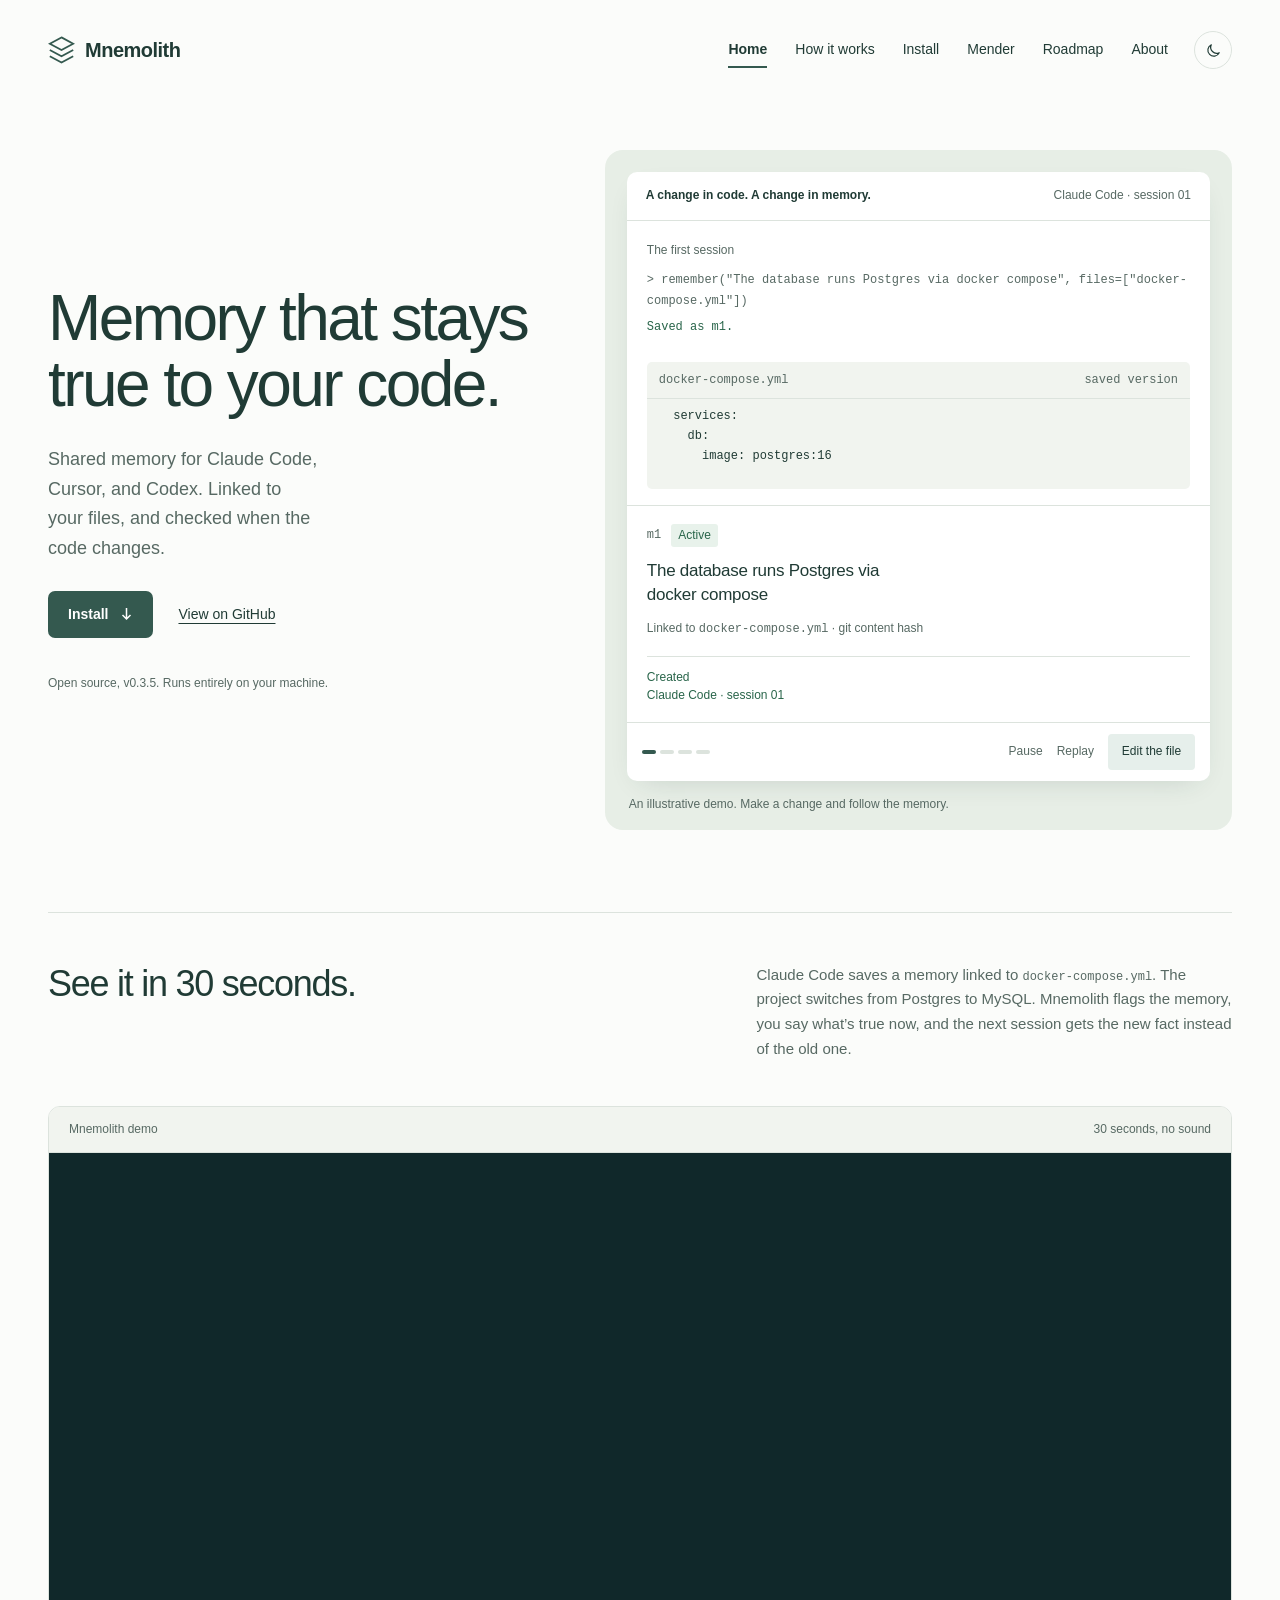
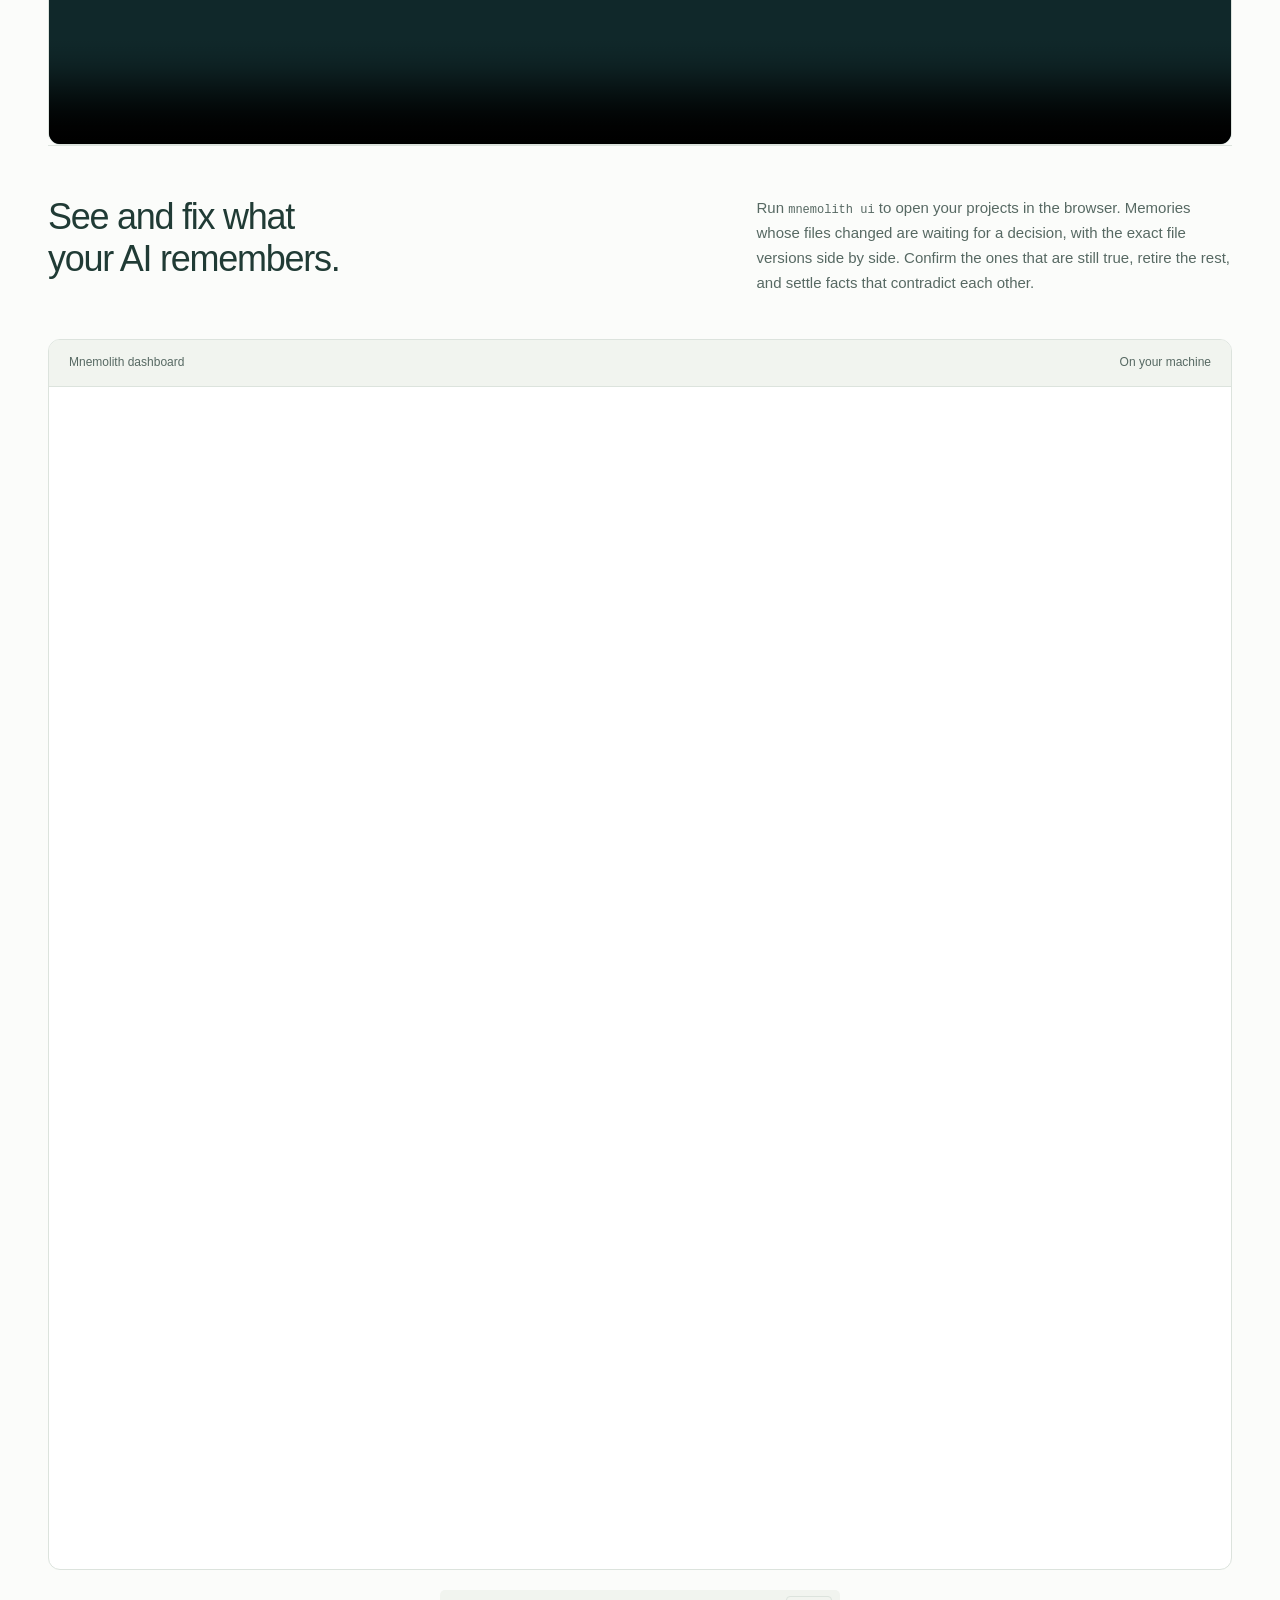
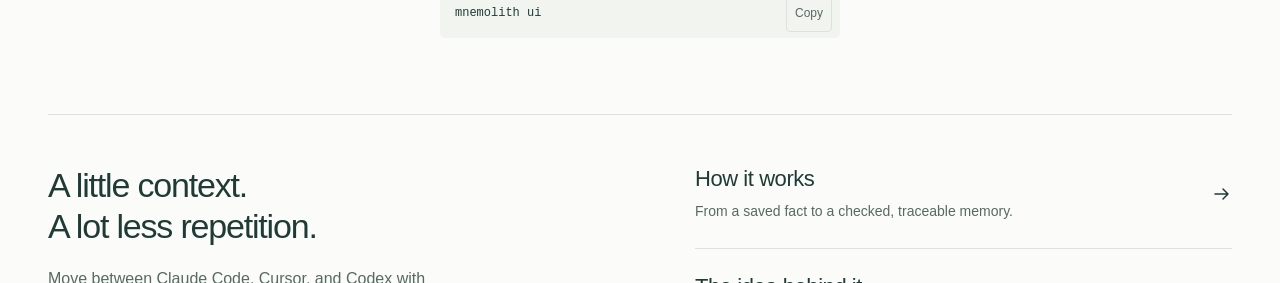
==== commit c2d81ab2: "0.3.5: no duplicate saves, setup memories in every recall" ====
--- a/docs/index.html
+++ b/docs/index.html
@@ -188,7 +188,7 @@
             </div>
           </div>
           <div class="hero-foot">
-            <span>Open source, v0.3.4. Runs entirely on your machine.</span>
+            <span>Open source, v0.3.5. Runs entirely on your machine.</span>
           </div>
         </div>
         <div class="hero-demo">
@@ -479,7 +479,7 @@
             >GitHub</a
           ><a href="https://pypi.org/project/mnemolith/">PyPI</a
           ><a href="https://glama.ai/mcp/servers/anishchugh05/mnemolith">Glama</a
-          ><span>Mnemolith v0.3.4</span>
+          ><span>Mnemolith v0.3.5</span>
         </div>
       </footer>
     </div>
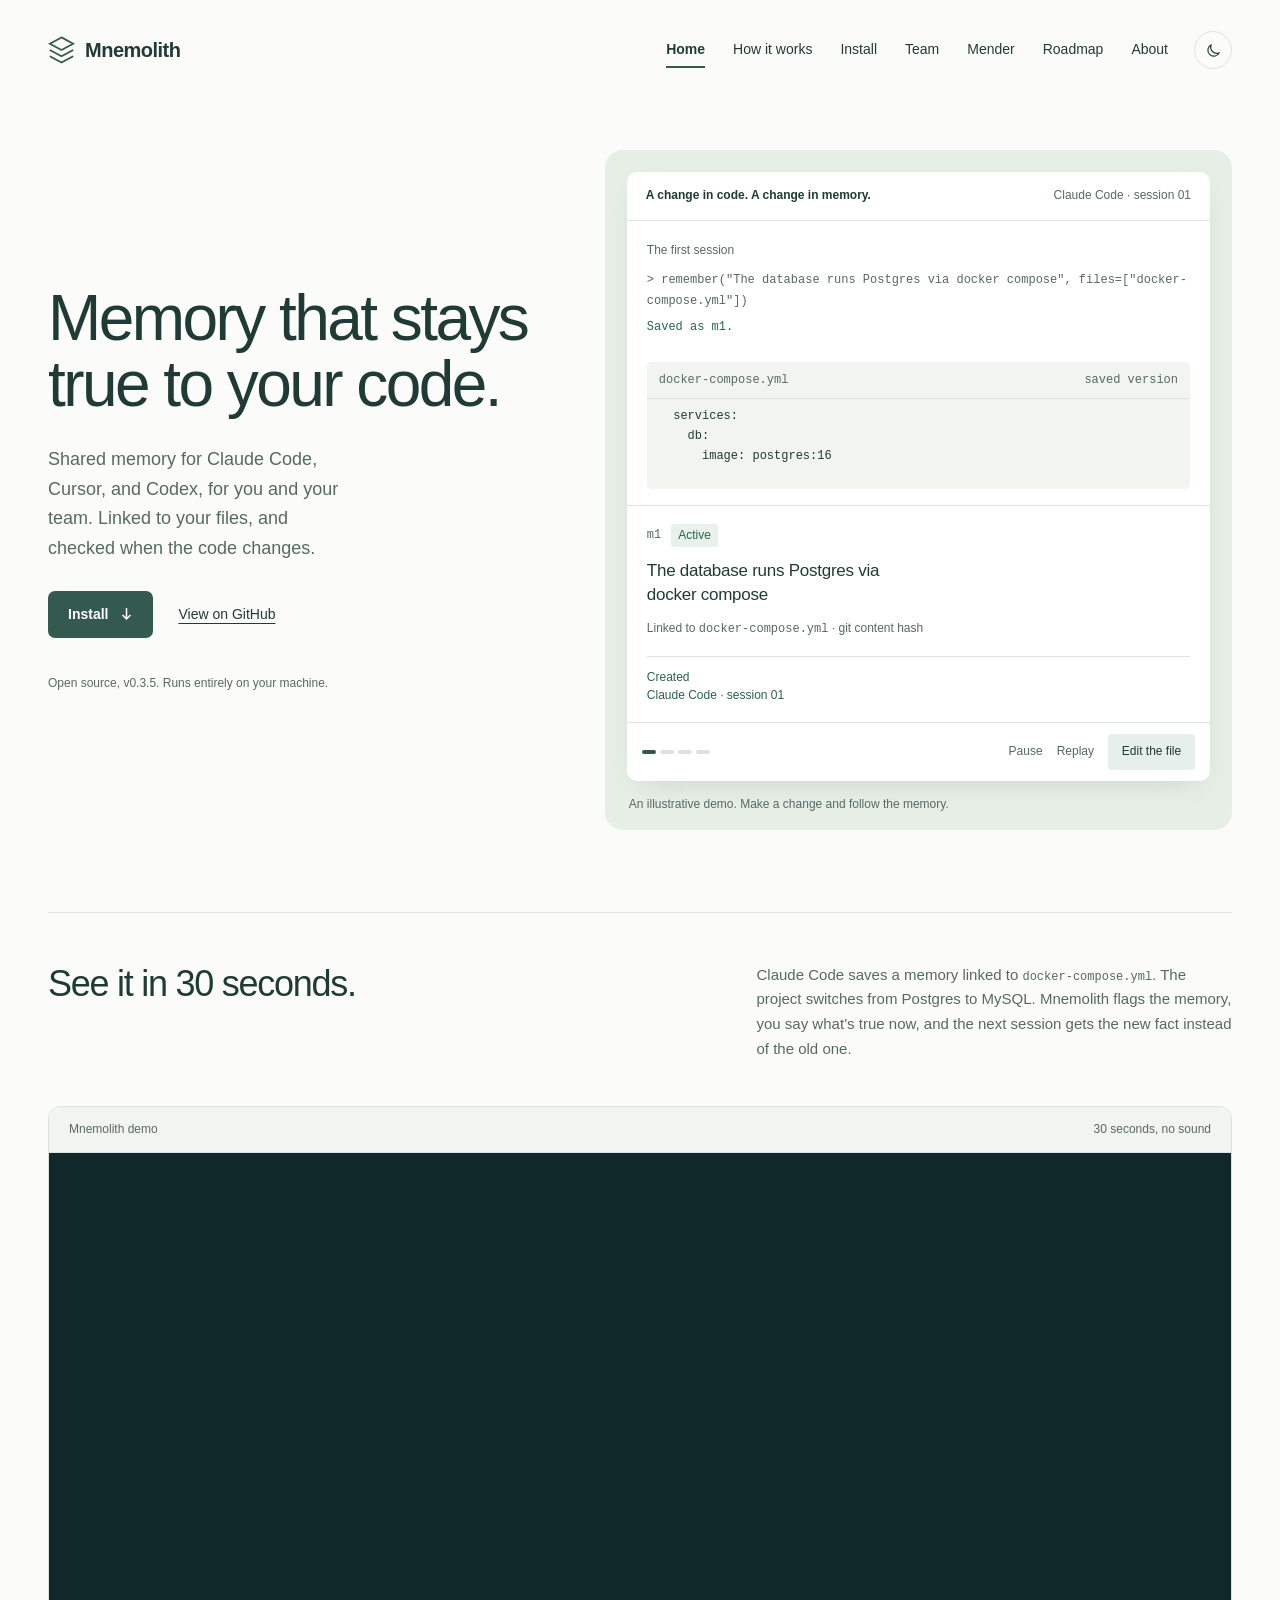
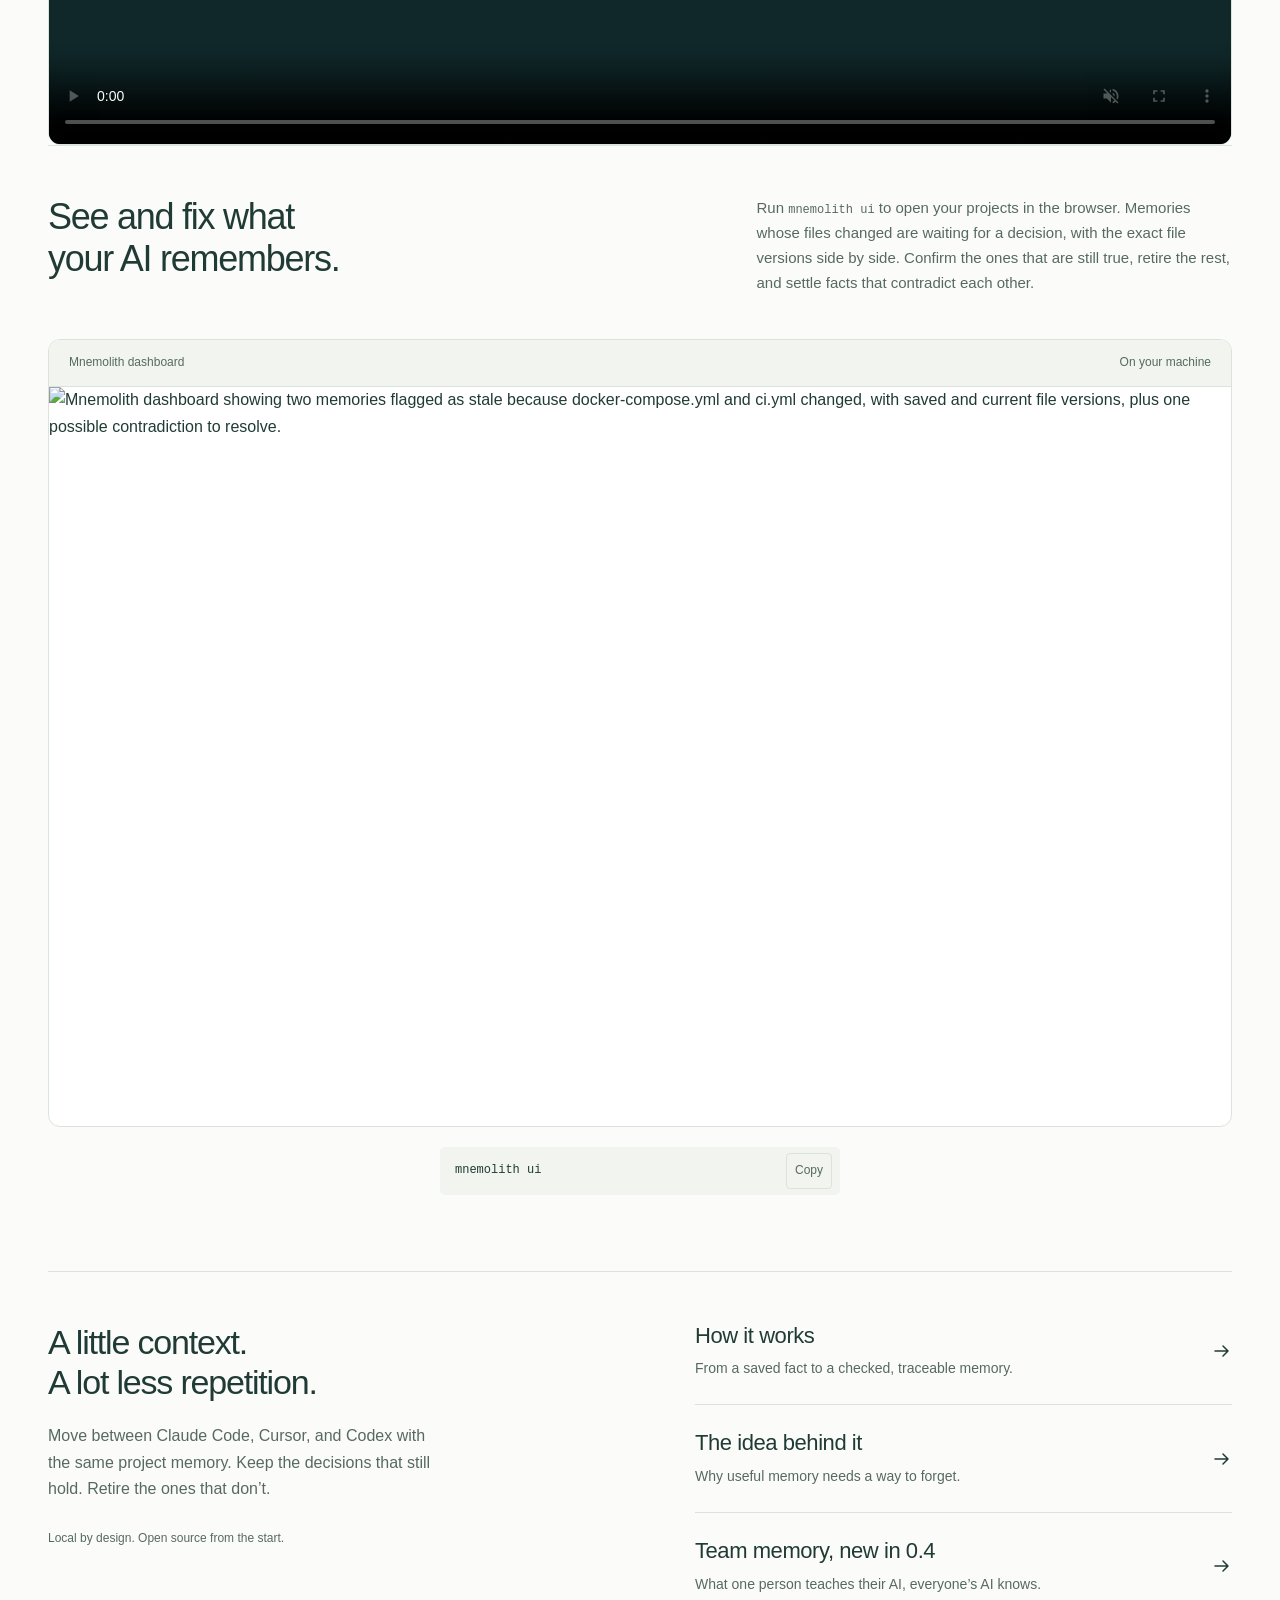
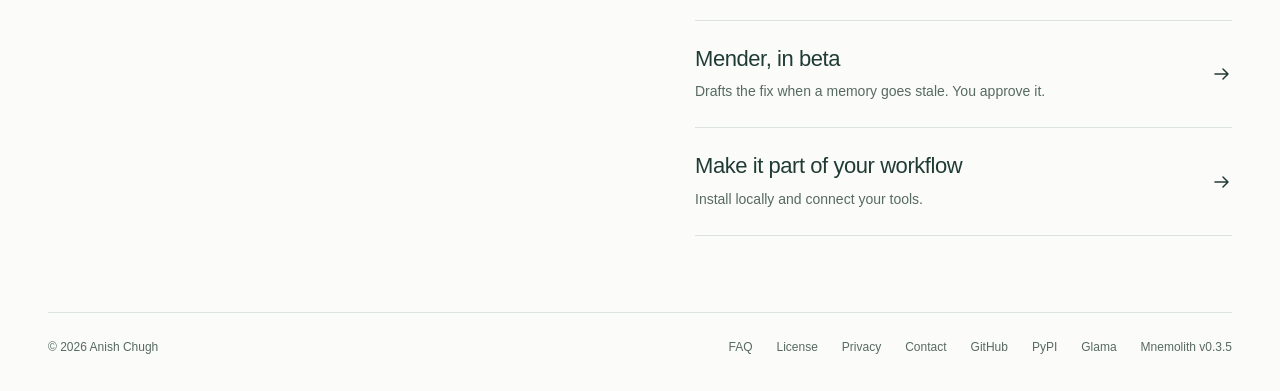
==== commit c6b6f0a4: "Team memory: eval round 3, team page with diagram, README and site updates, conflict hint in recall" ====
--- a/docs/index.html
+++ b/docs/index.html
@@ -21,7 +21,7 @@
           document.documentElement.dataset.theme = t;
       } catch (e) {}
     </script>
-    <link href="assets/site.css?v=13" rel="stylesheet" />
+    <link href="assets/site.css?v=14" rel="stylesheet" />
     <link
       as="font"
       crossorigin=""
@@ -129,7 +129,8 @@
         <nav aria-label="Main navigation">
           <a aria-current="page" href="index.html">Home</a
           ><a href="how-it-works.html">How it works</a
-          ><a href="install.html">Install</a><a href="mender.html">Mender</a
+          ><a href="install.html">Install</a><a href="team.html">Team</a
+          ><a href="mender.html">Mender</a
           ><a href="roadmap.html">Roadmap</a
           ><a href="about.html">About</a>
         </nav>
@@ -162,8 +163,8 @@
           <h1 id="hero-title">Memory that stays true to your code.</h1>
           <div class="hero-aside">
             <p>
-              Shared memory for Claude Code, Cursor, and Codex. Linked to your
-              files, and checked when the code changes.
+              Shared memory for Claude Code, Cursor, and Codex, for you and your
+              team. Linked to your files, and checked when the code changes.
             </p>
             <div class="hero-actions">
               <a class="button" href="install.html"
@@ -420,10 +421,10 @@
                 stroke-width="1.5"
               ></path></svg
           ></a>
-          <a href="mender.html"
+          <a href="team.html"
             ><div>
-              <h3>Mender, in beta</h3>
-              <p>Drafts the fix when a memory goes stale. You approve it.</p>
+              <h3>Team memory, new in 0.4</h3>
+              <p>What one person teaches their AI, everyone&rsquo;s AI knows.</p>
             </div>
             <svg
               aria-hidden="true"
@@ -440,7 +441,28 @@
                 stroke-linejoin="round"
                 stroke-width="1.5"
               ></path></svg
-</a>
+          ></a>
+          <a href="mender.html"
+            ><div>
+              <h3>Mender, in beta</h3>
+              <p>Drafts the fix when a memory goes stale. You approve it.</p>
+            </div>
+            <svg
+              aria-hidden="true"
+              class="link-arrow"
+              fill="none"
+              height="20"
+              viewBox="0 0 20 20"
+              width="20"
+            >
+              <path
+                d="M3 10h13m-5-5 5 5-5 5"
+                stroke="currentColor"
+                stroke-linecap="round"
+                stroke-linejoin="round"
+                stroke-width="1.5"
+              ></path></svg
+          ></a>
           <a href="install.html"
             ><div>
               <h3>Make it part of your workflow</h3>
--- a/docs/assets/site.css
+++ b/docs/assets/site.css
@@ -3107,3 +3107,125 @@
     scrollbar-width: none;
   }
 }
+
+/* Team memory page */
+.team-hero h1 {
+  max-width: 15ch;
+}
+.team-pr {
+  margin: 0;
+  background: var(--surface);
+  border: 1px solid var(--line);
+  border-radius: 10px;
+  box-shadow: 0 10px 28px -14px #203b3533;
+  overflow: hidden;
+  min-width: 0;
+}
+.team-pr-bar {
+  display: flex;
+  justify-content: space-between;
+  gap: 16px;
+  padding: 12px 18px;
+  border-bottom: 1px solid var(--line);
+  font-size: 13px;
+  color: var(--muted);
+}
+.team-pr-bar span:last-child {
+  color: var(--ink);
+  font-weight: 500;
+  text-align: right;
+}
+.team-pr-file {
+  display: flex;
+  justify-content: space-between;
+  gap: 12px;
+  padding: 10px 18px;
+  background: var(--subtle);
+  border-bottom: 1px solid var(--line);
+  font-family: var(--mono);
+  font-size: 12.5px;
+}
+.team-pr-path {
+  overflow-wrap: anywhere;
+}
+.team-pr-count {
+  color: var(--active);
+  font-weight: 600;
+  flex-shrink: 0;
+}
+.team-pr-diff {
+  margin: 0;
+  padding: 10px 0;
+  font-family: var(--mono);
+  font-size: 13px;
+  line-height: 1.75;
+  overflow-x: auto;
+}
+.team-pr-diff .add {
+  display: block;
+  padding: 0 18px 0 34px;
+  position: relative;
+  background: var(--active-soft);
+  color: var(--ink);
+  white-space: pre;
+}
+.team-pr-diff .add::before {
+  content: "+";
+  position: absolute;
+  left: 16px;
+  color: var(--active);
+}
+.team-pr-diff .fact {
+  font-weight: 600;
+}
+.team-pr-foot {
+  max-width: none;
+  padding: 12px 18px 14px;
+  border-top: 1px solid var(--line);
+  font-size: 13px;
+  color: var(--muted);
+}
+.team-how {
+  padding-bottom: 40px;
+}
+.team-how .section-lead {
+  margin-bottom: 28px;
+}
+.architecture .stale-box {
+  fill: var(--stale-soft);
+  stroke: var(--stale);
+  stroke-opacity: 0.5;
+}
+.architecture .svg-stale {
+  fill: var(--stale);
+}
+.architecture .arrow-head {
+  fill: var(--muted);
+}
+.architecture .connector.loop {
+  stroke-dasharray: 4 4;
+}
+.team-diagram .architecture-note,
+.team-how .architecture-note {
+  max-width: 70ch;
+}
+.page-team .measurement-table td strong {
+  white-space: nowrap;
+}
+@media (max-width: 900px) {
+  .team-pr {
+    max-width: 640px;
+  }
+}
+@media (max-width: 640px) {
+  .team-pr-bar {
+    flex-direction: column;
+    gap: 2px;
+  }
+  .team-pr-bar span:last-child {
+    text-align: left;
+  }
+  .team-pr-diff {
+    font-size: 12px;
+  }
+}
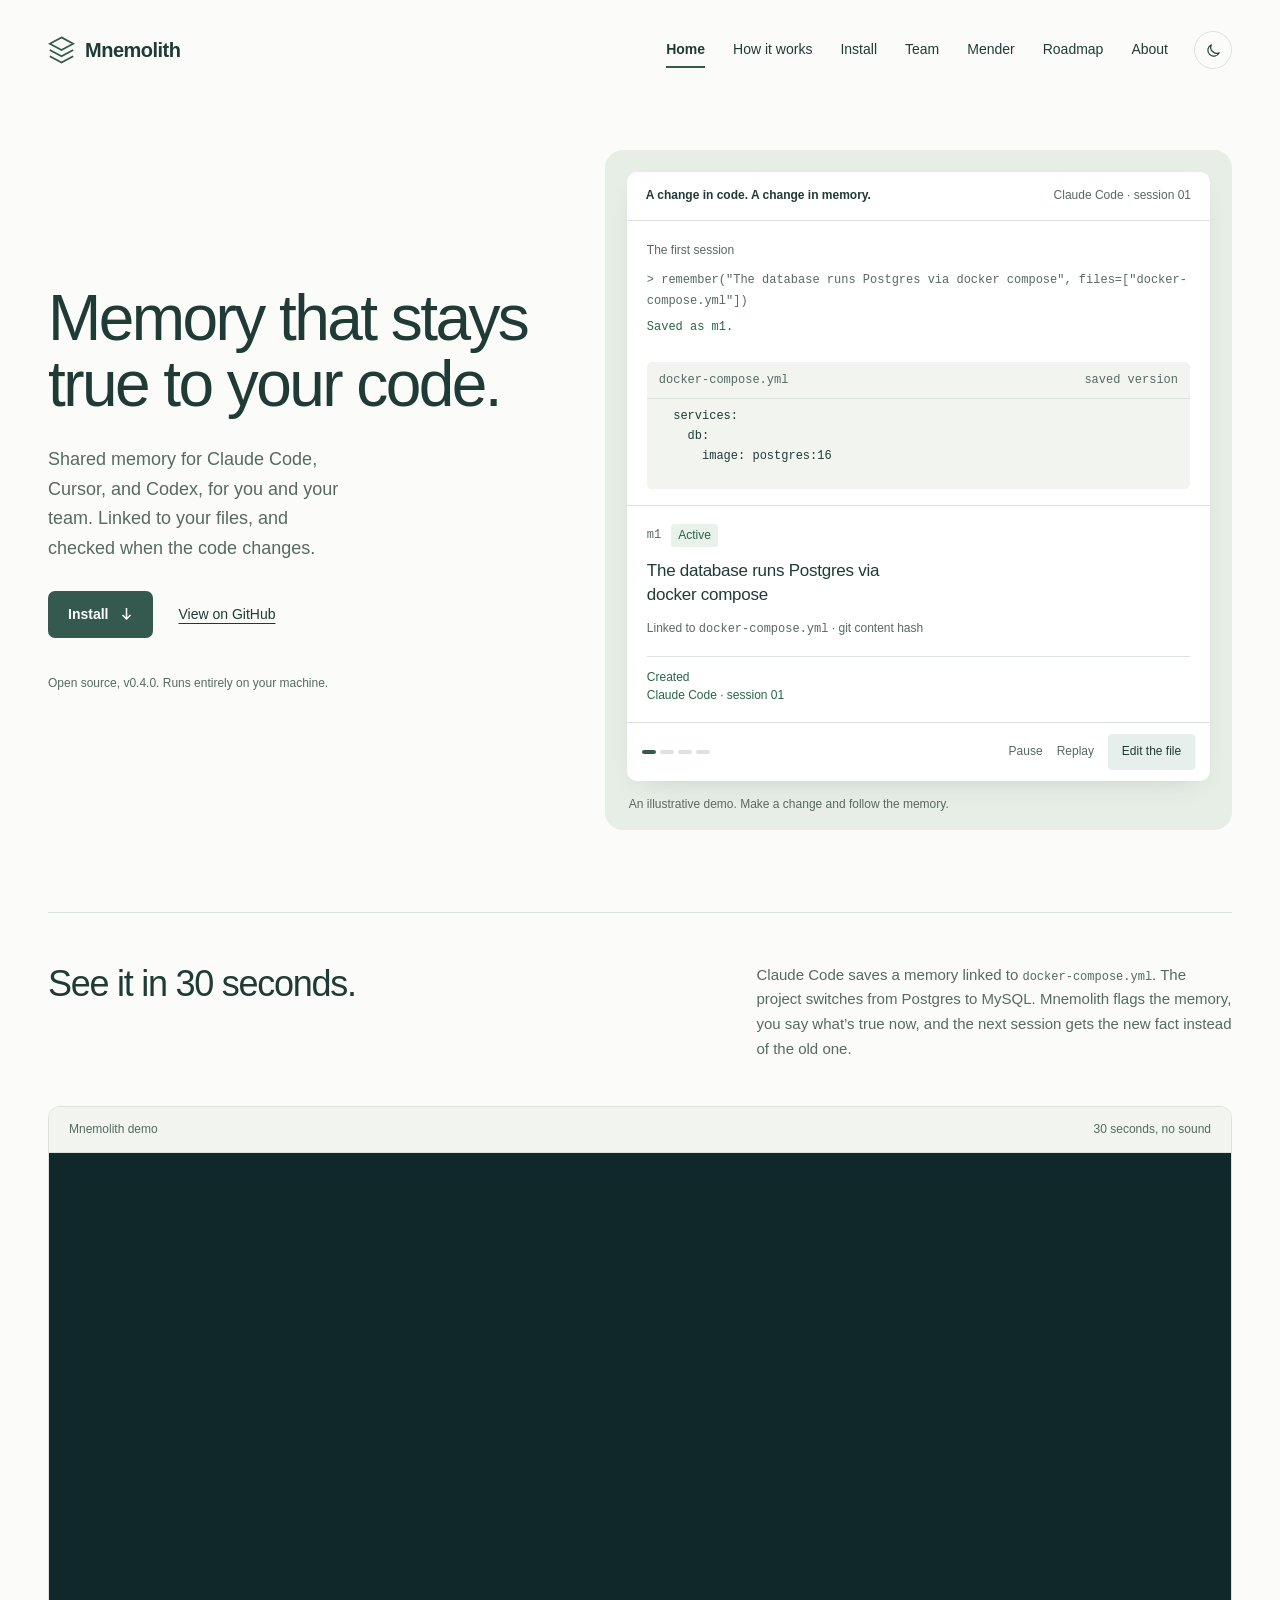
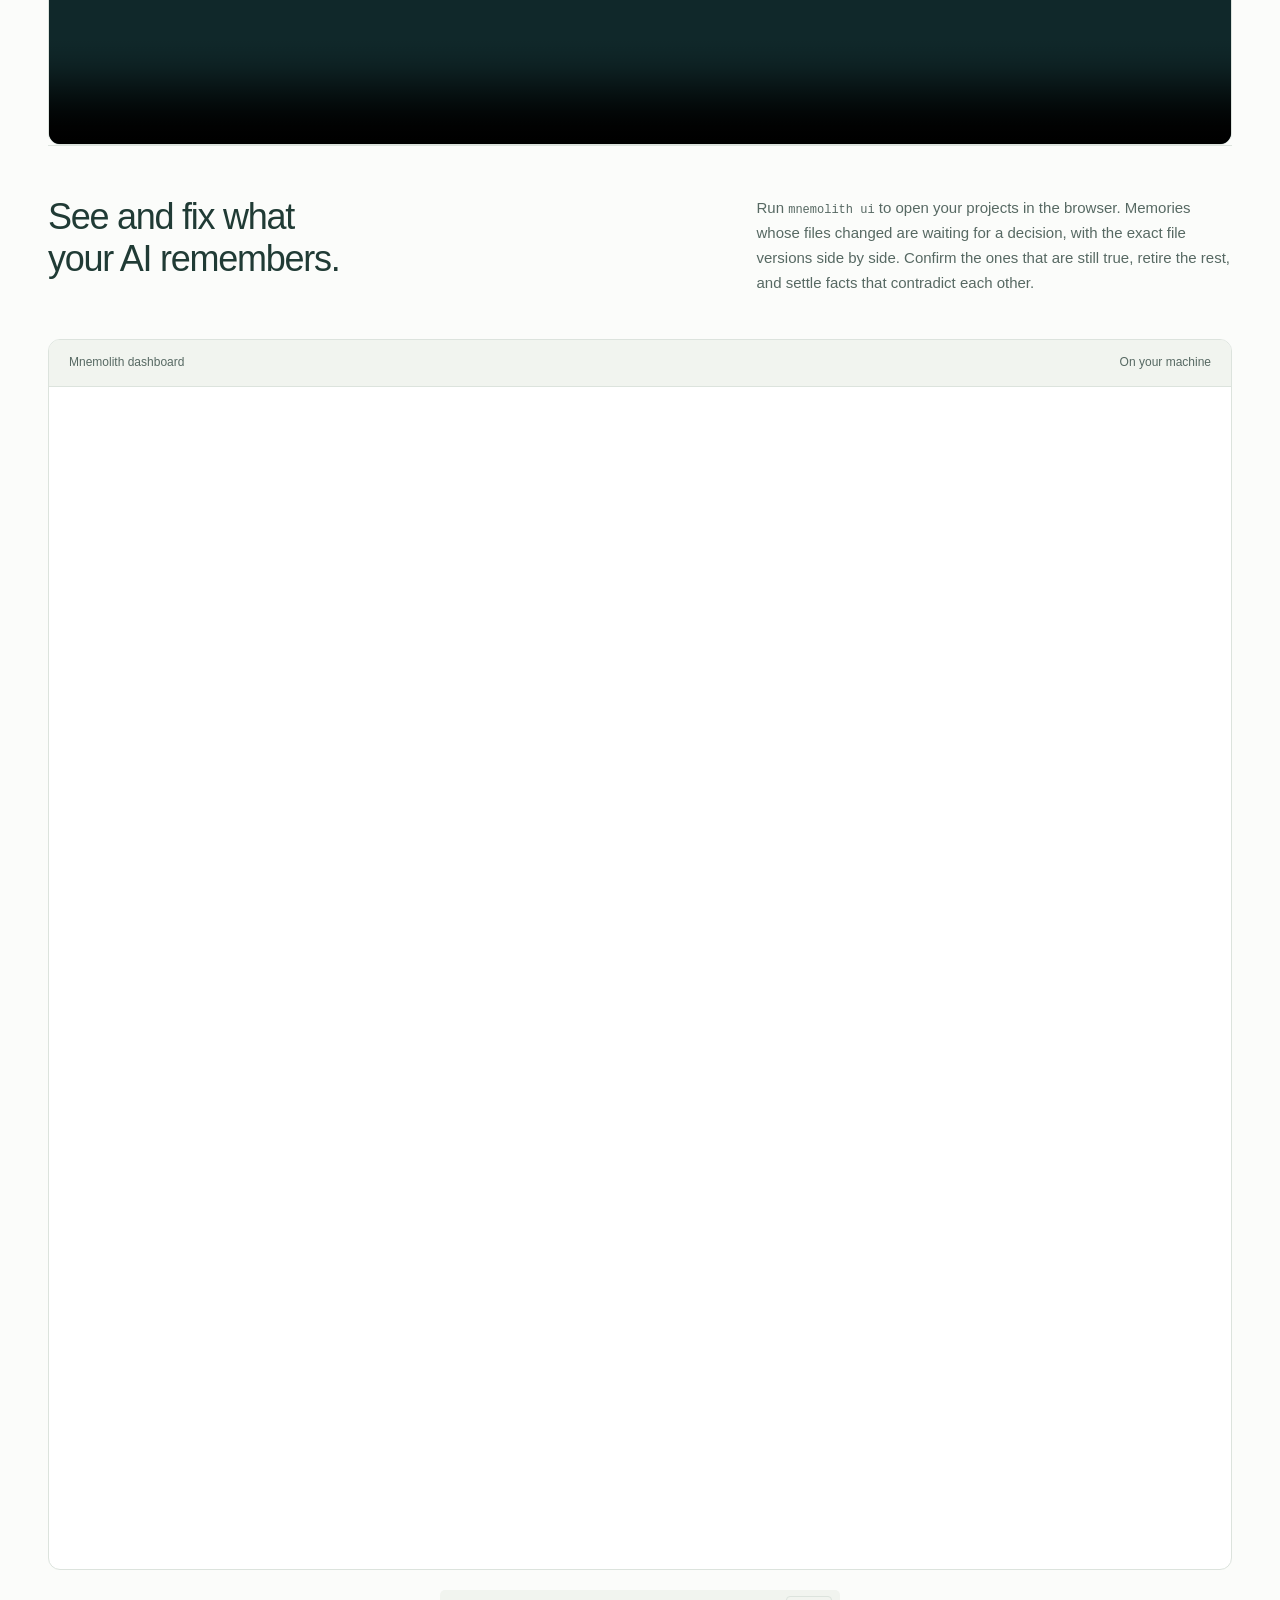
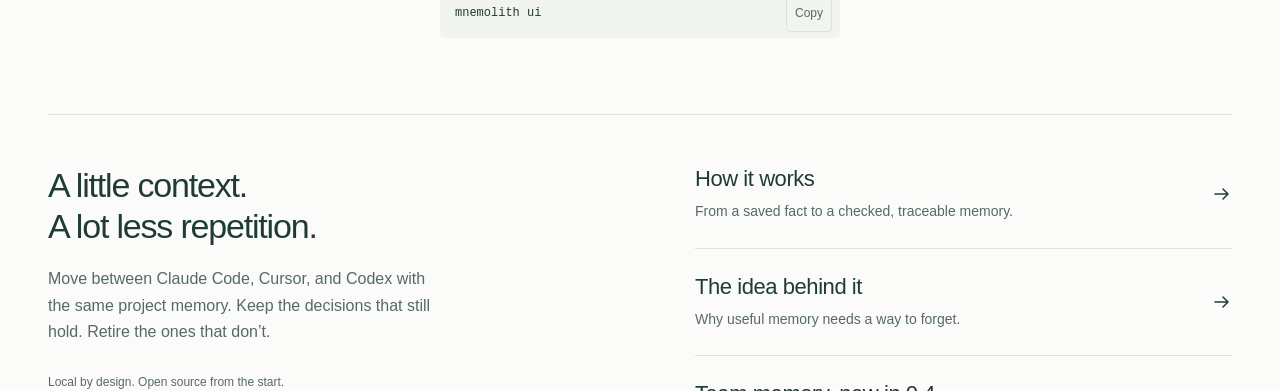
==== commit 6a4225f3: "Release 0.4.0" ====
--- a/docs/index.html
+++ b/docs/index.html
@@ -189,7 +189,7 @@
             </div>
           </div>
           <div class="hero-foot">
-            <span>Open source, v0.3.5. Runs entirely on your machine.</span>
+            <span>Open source, v0.4.0. Runs entirely on your machine.</span>
           </div>
         </div>
         <div class="hero-demo">
@@ -501,7 +501,7 @@
             >GitHub</a
           ><a href="https://pypi.org/project/mnemolith/">PyPI</a
           ><a href="https://glama.ai/mcp/servers/anishchugh05/mnemolith">Glama</a
-          ><span>Mnemolith v0.3.5</span>
+          ><span>Mnemolith v0.4.0</span>
         </div>
       </footer>
     </div>
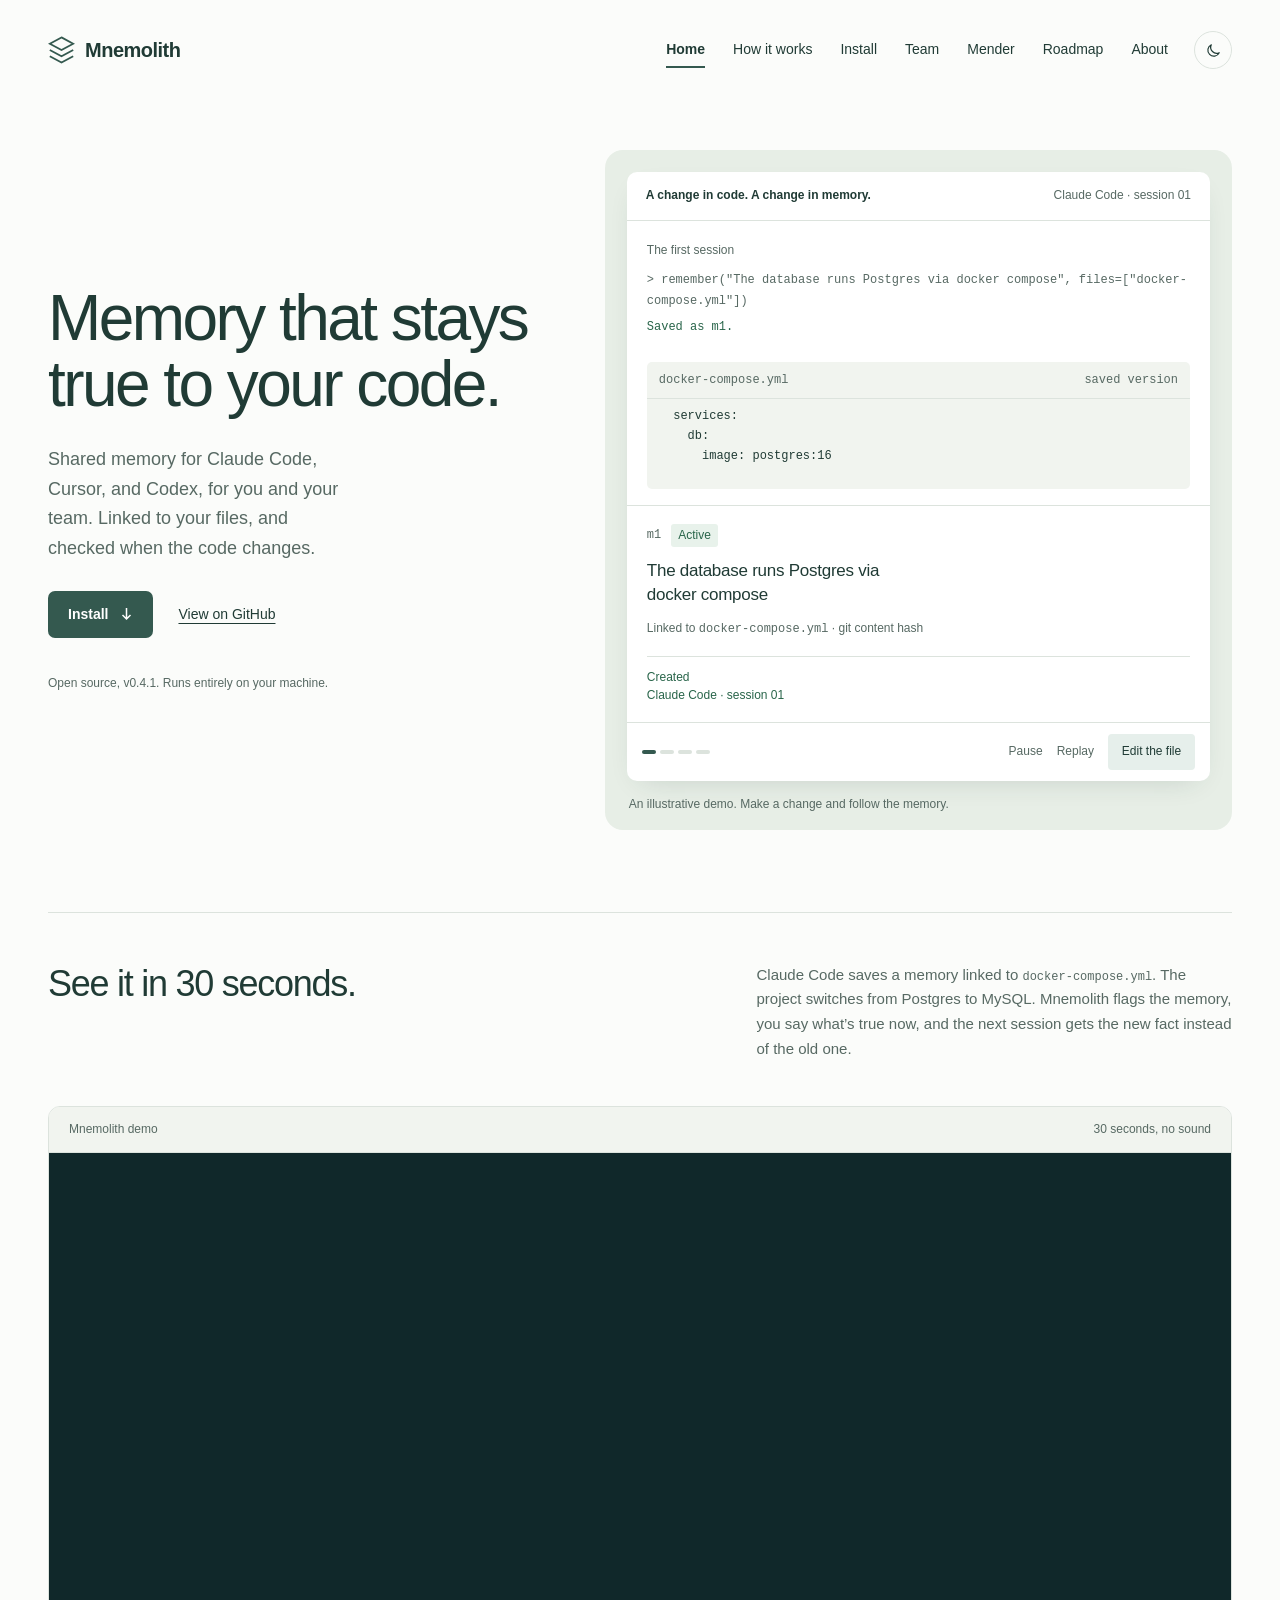
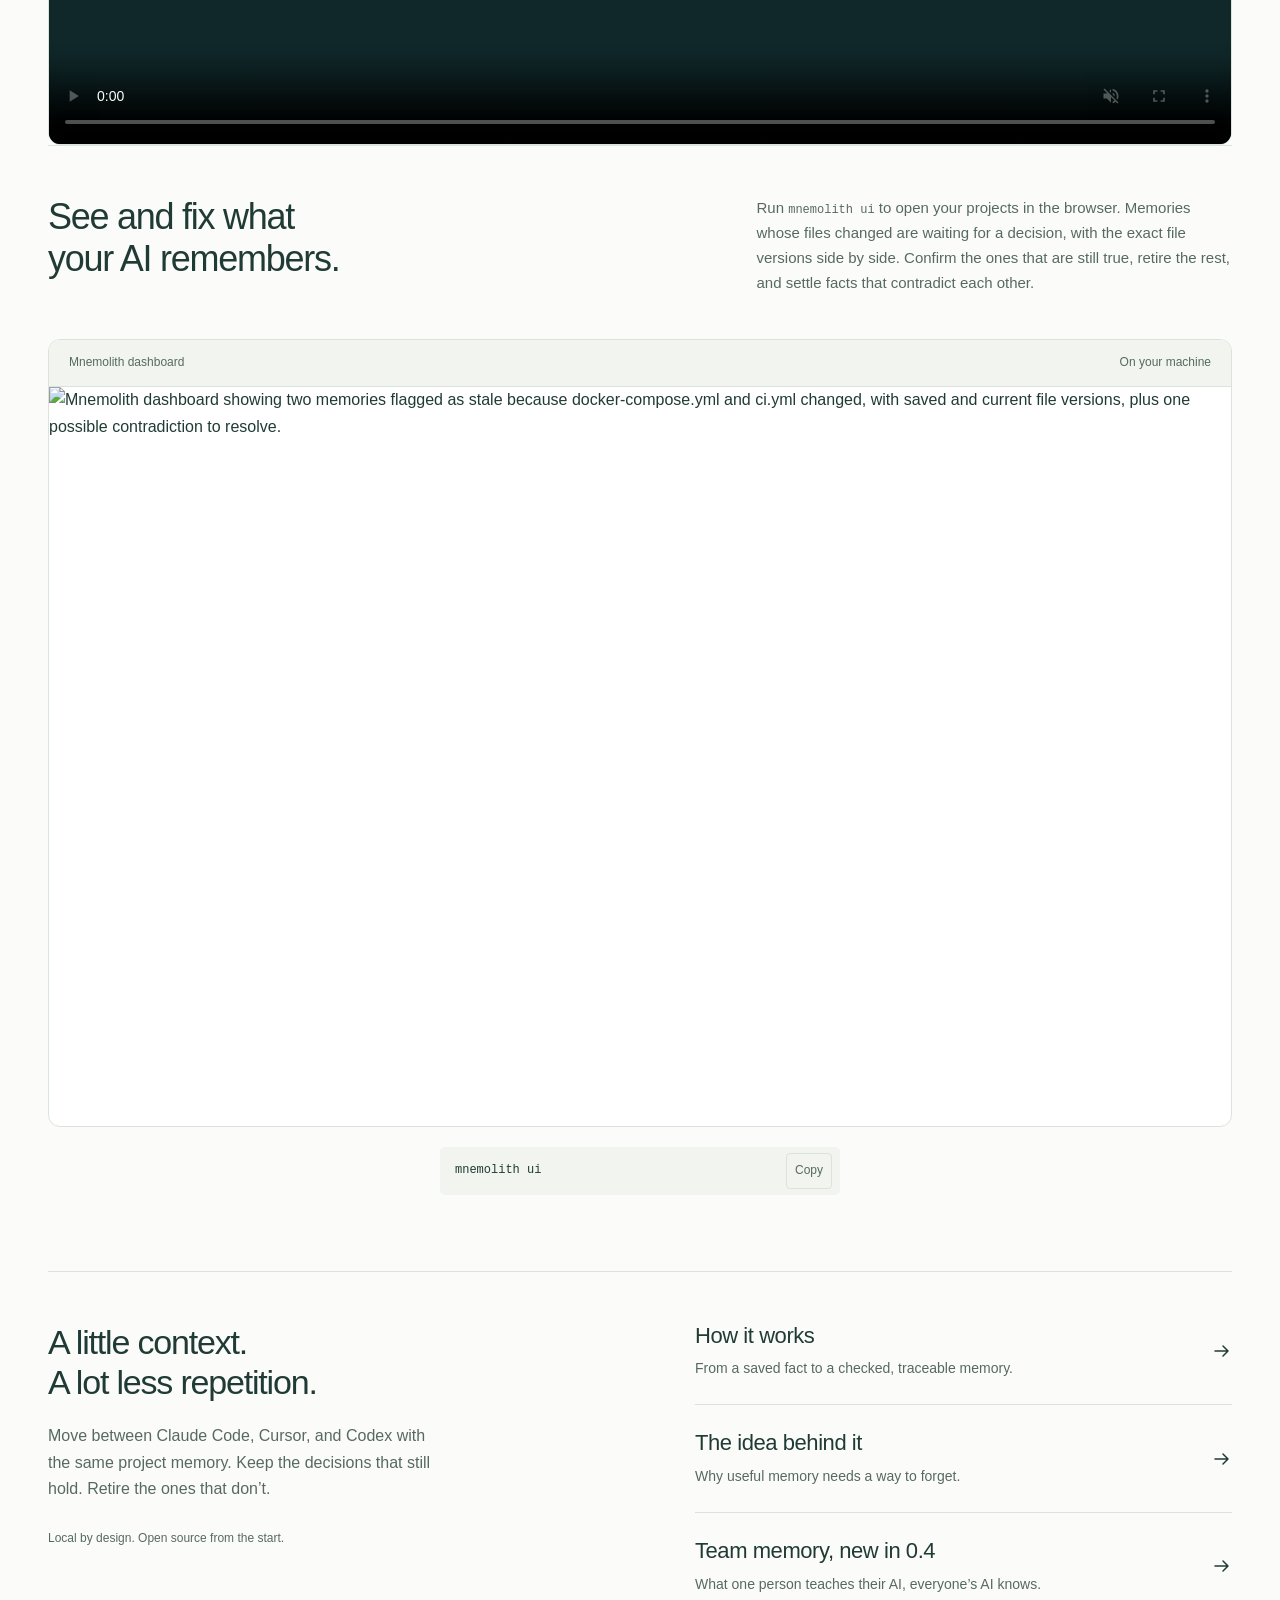
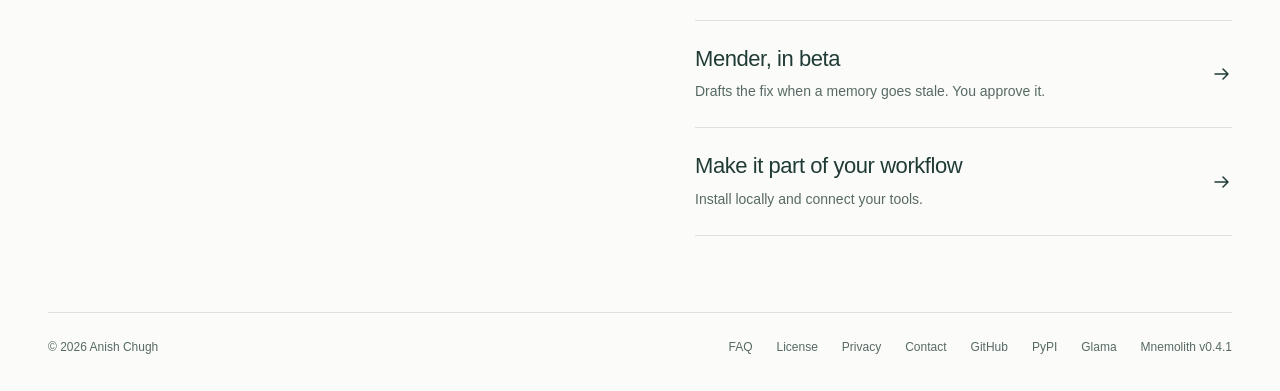
==== commit fcaac486: "Release 0.4.1" ====
--- a/docs/index.html
+++ b/docs/index.html
@@ -189,7 +189,7 @@
             </div>
           </div>
           <div class="hero-foot">
-            <span>Open source, v0.4.0. Runs entirely on your machine.</span>
+            <span>Open source, v0.4.1. Runs entirely on your machine.</span>
           </div>
         </div>
         <div class="hero-demo">
@@ -501,7 +501,7 @@
             >GitHub</a
           ><a href="https://pypi.org/project/mnemolith/">PyPI</a
           ><a href="https://glama.ai/mcp/servers/anishchugh05/mnemolith">Glama</a
-          ><span>Mnemolith v0.4.0</span>
+          ><span>Mnemolith v0.4.1</span>
         </div>
       </footer>
     </div>
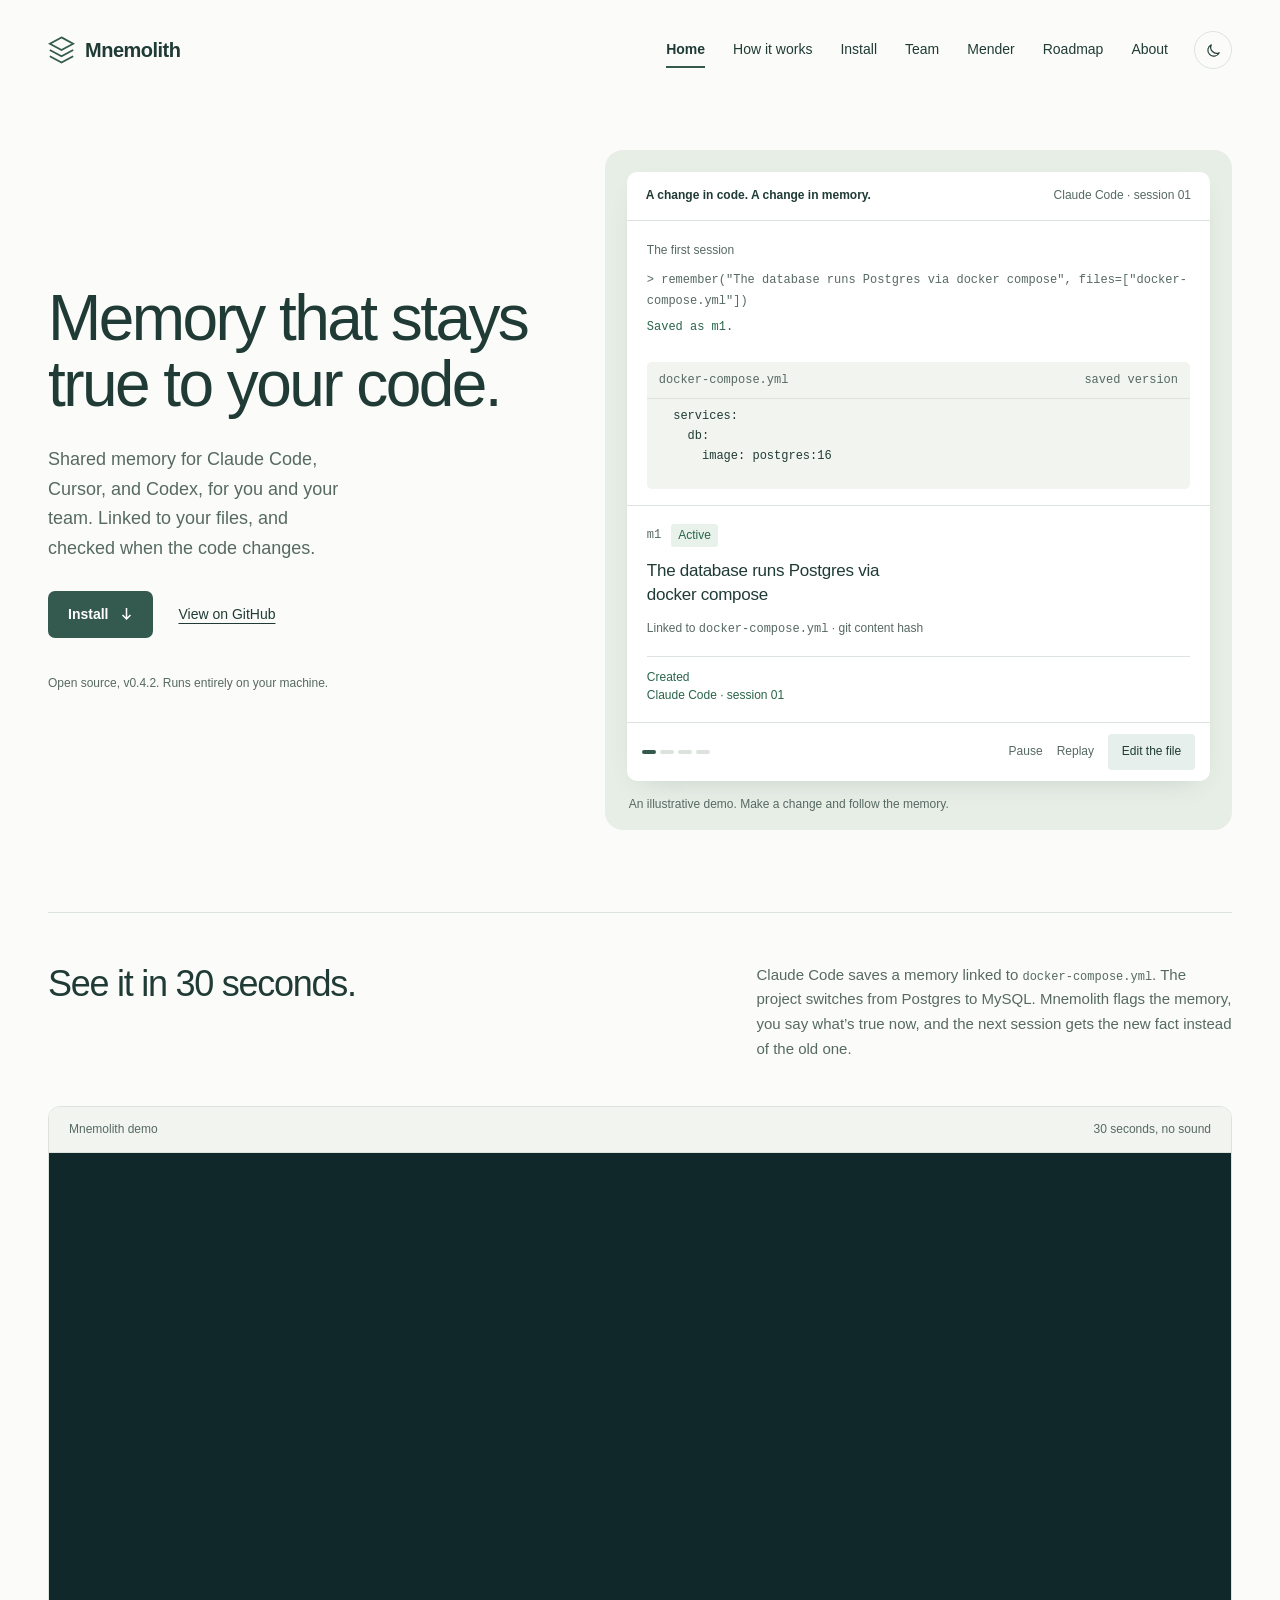
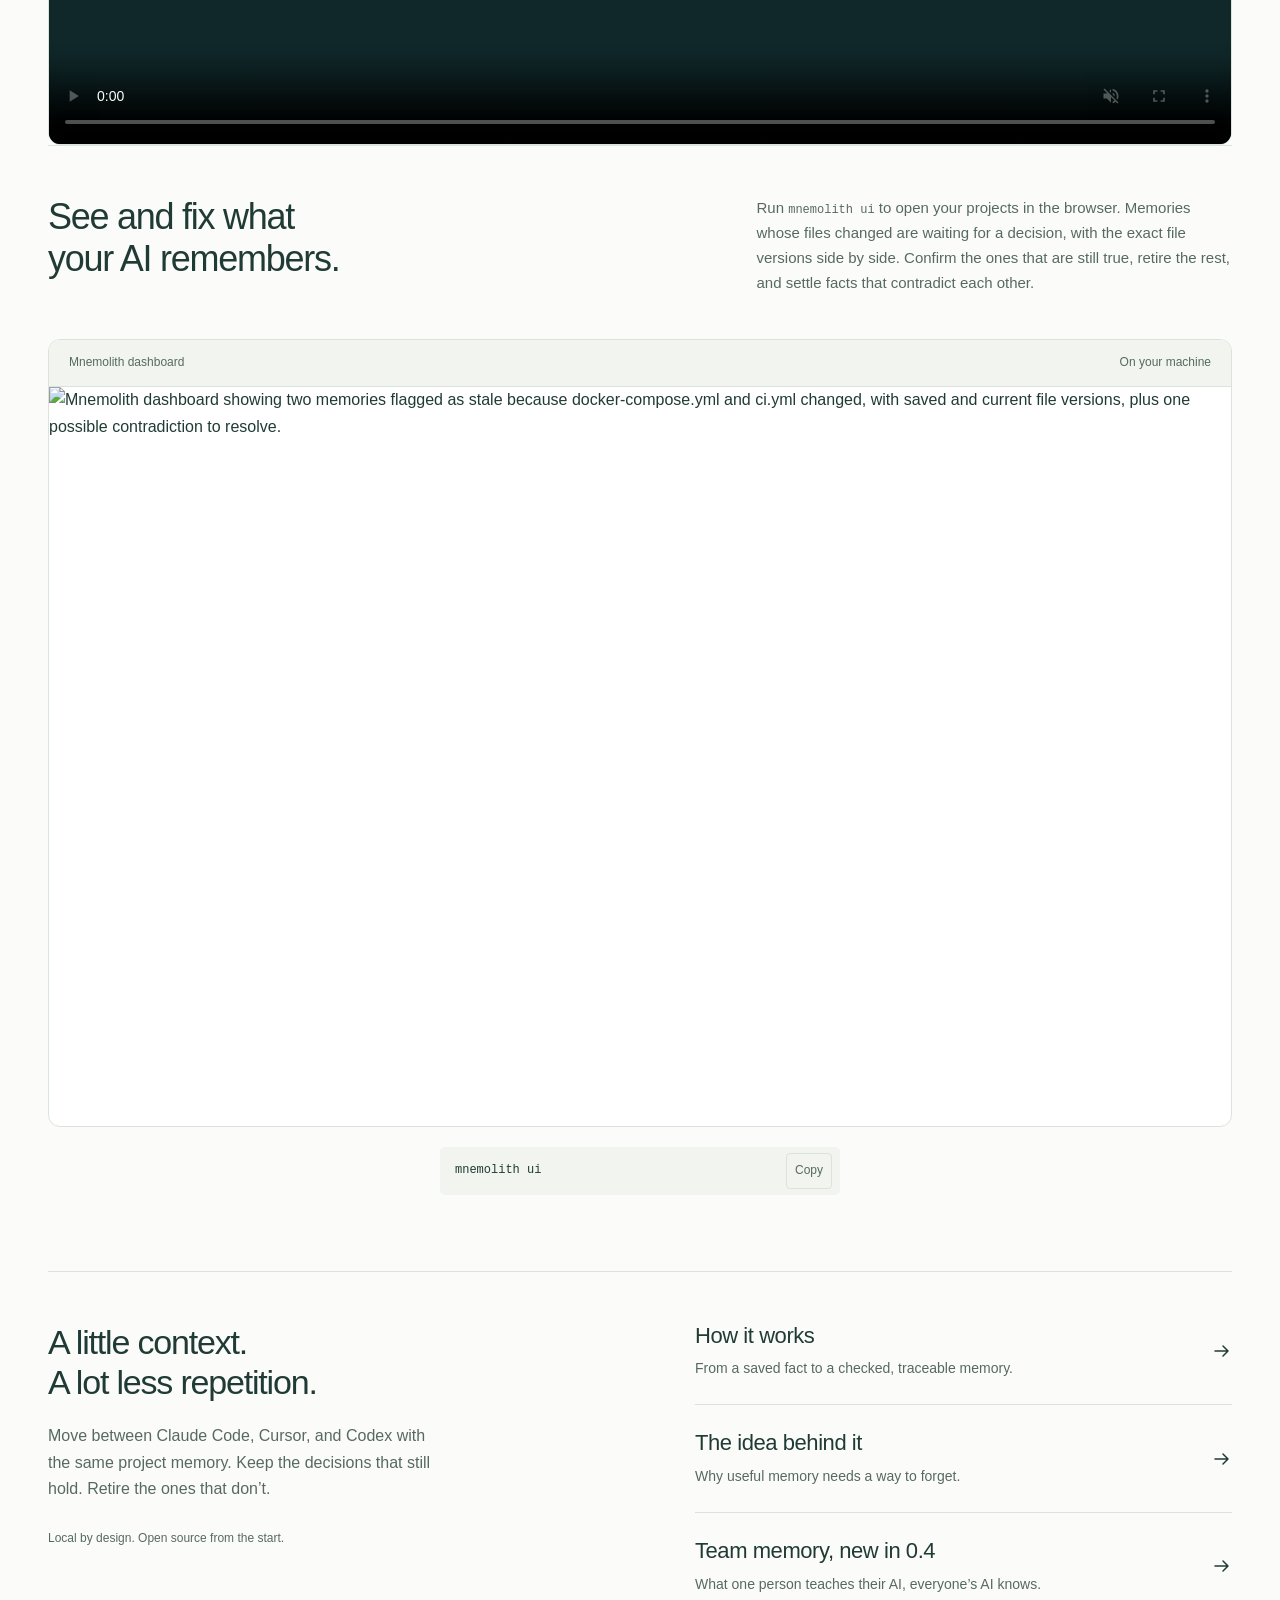
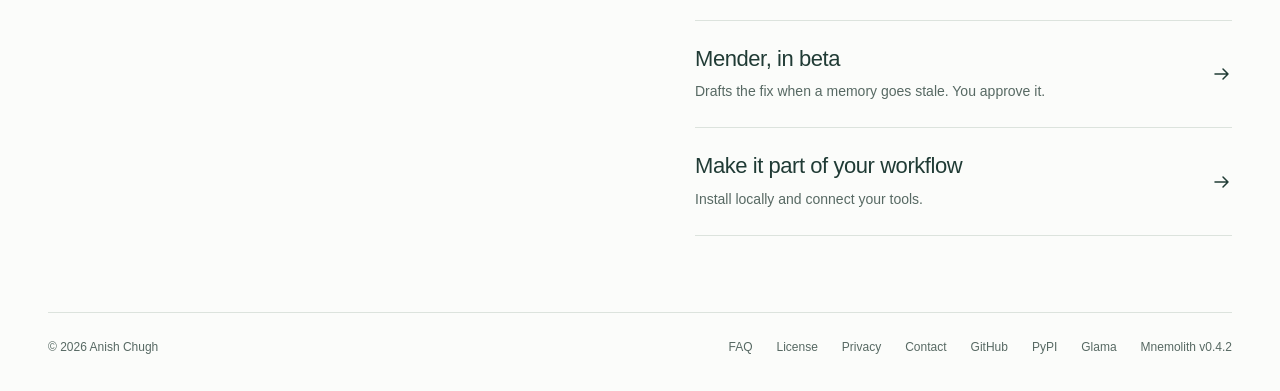
==== commit 5506f3fe: "Release 0.4.2" ====
--- a/docs/index.html
+++ b/docs/index.html
@@ -189,7 +189,7 @@
             </div>
           </div>
           <div class="hero-foot">
-            <span>Open source, v0.4.1. Runs entirely on your machine.</span>
+            <span>Open source, v0.4.2. Runs entirely on your machine.</span>
           </div>
         </div>
         <div class="hero-demo">
@@ -501,7 +501,7 @@
             >GitHub</a
           ><a href="https://pypi.org/project/mnemolith/">PyPI</a
           ><a href="https://glama.ai/mcp/servers/anishchugh05/mnemolith">Glama</a
-          ><span>Mnemolith v0.4.1</span>
+          ><span>Mnemolith v0.4.2</span>
         </div>
       </footer>
     </div>
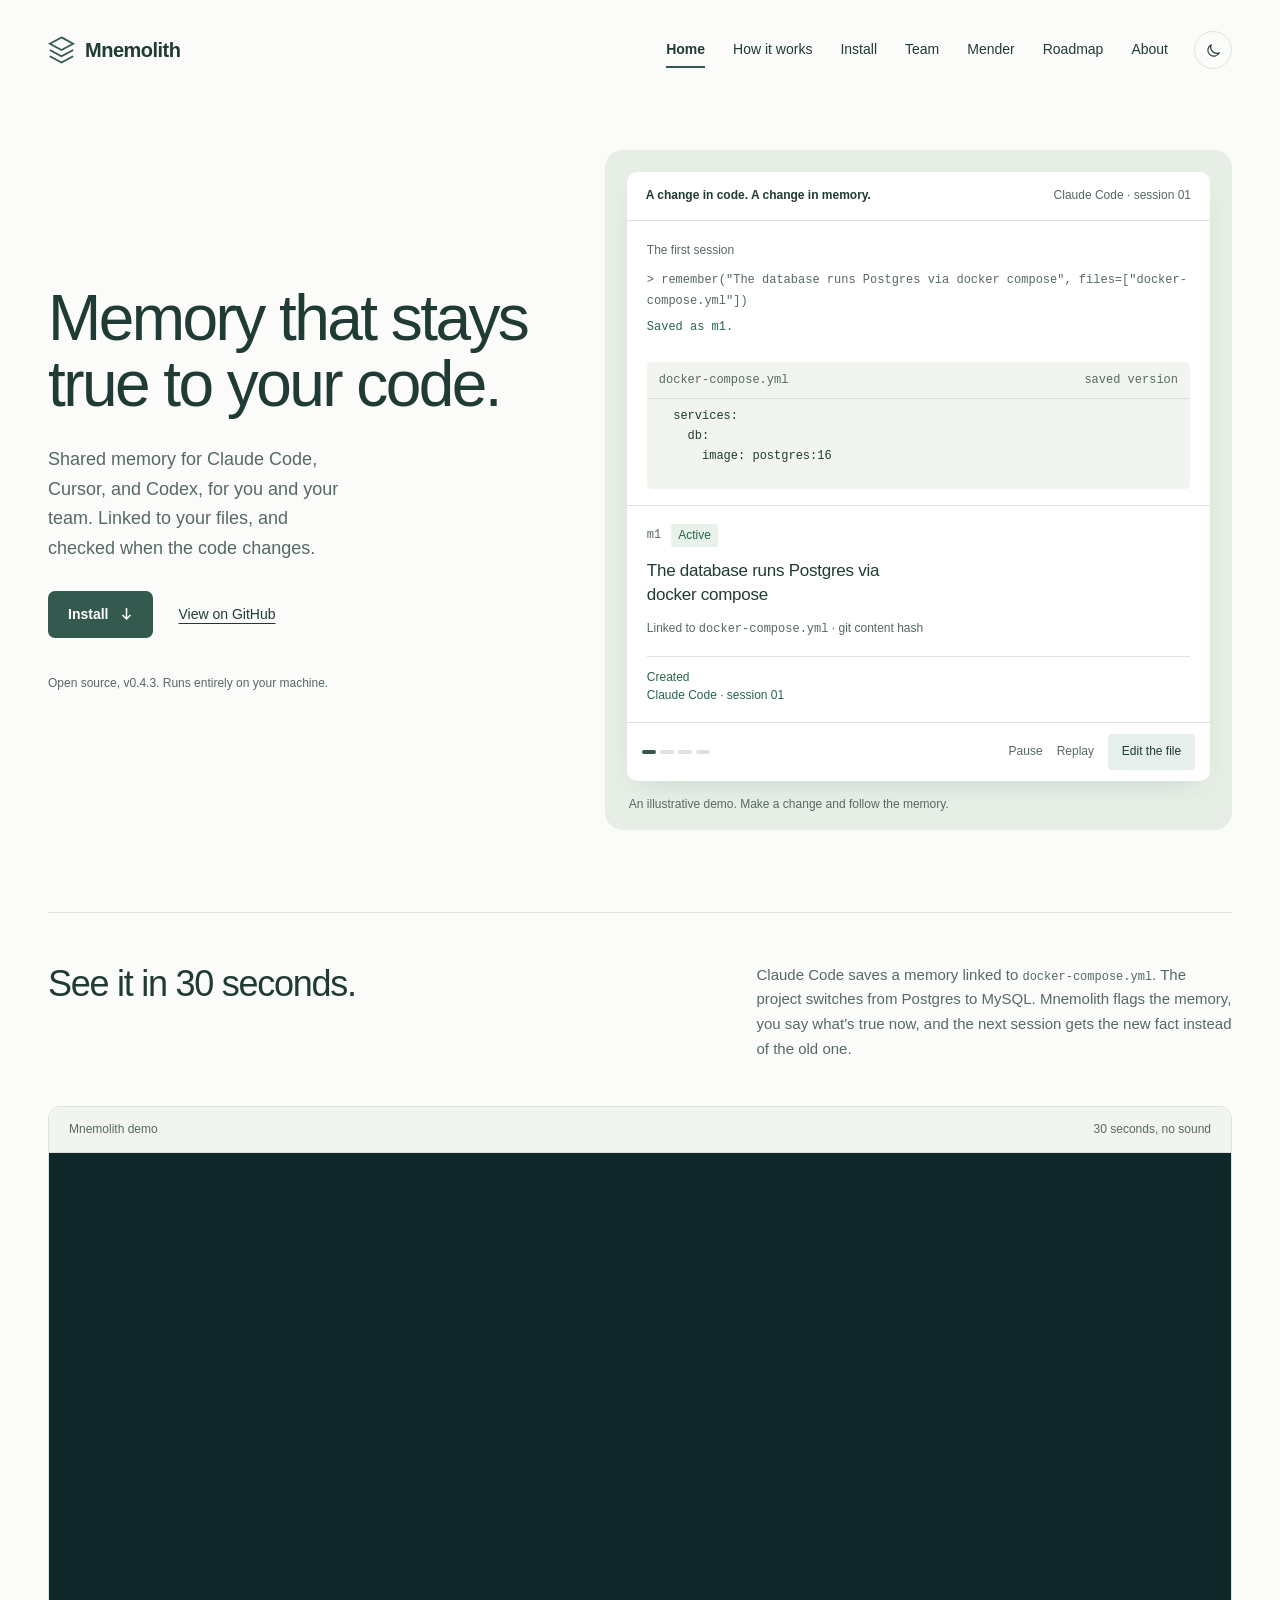
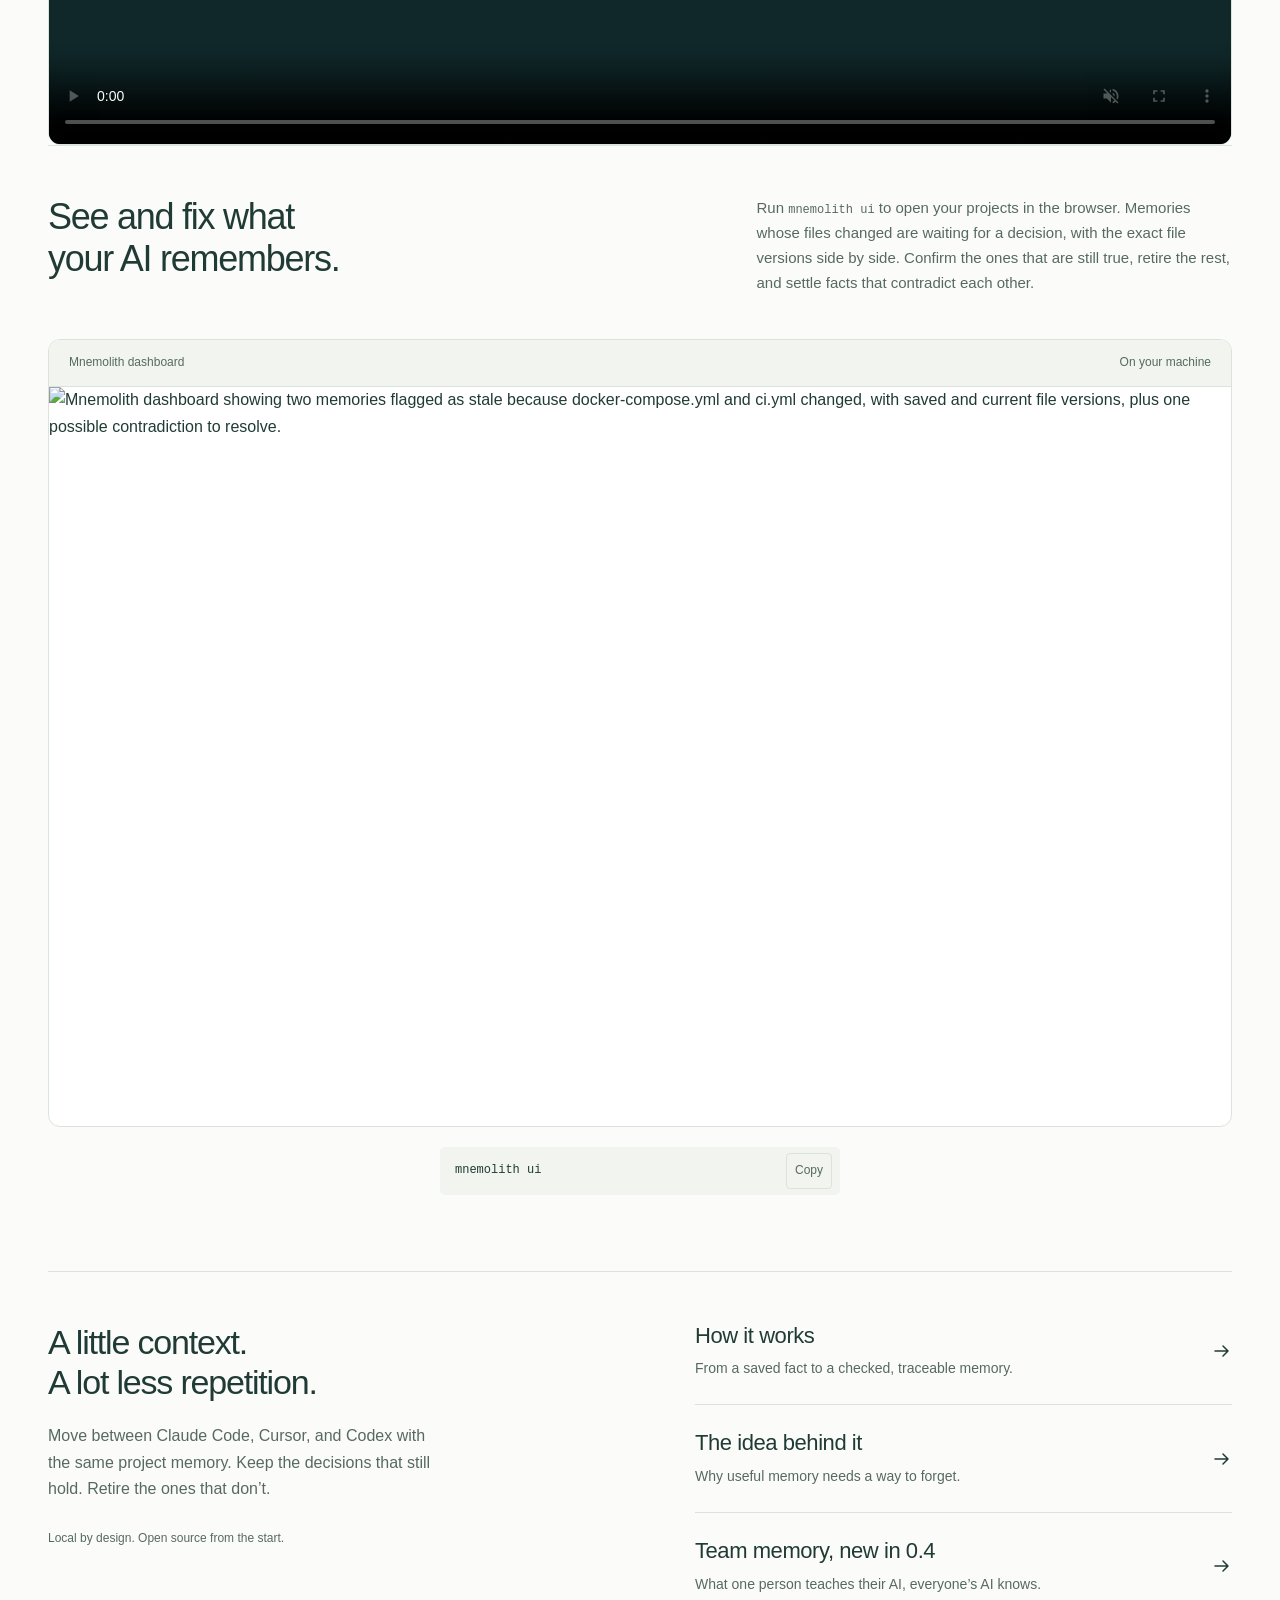
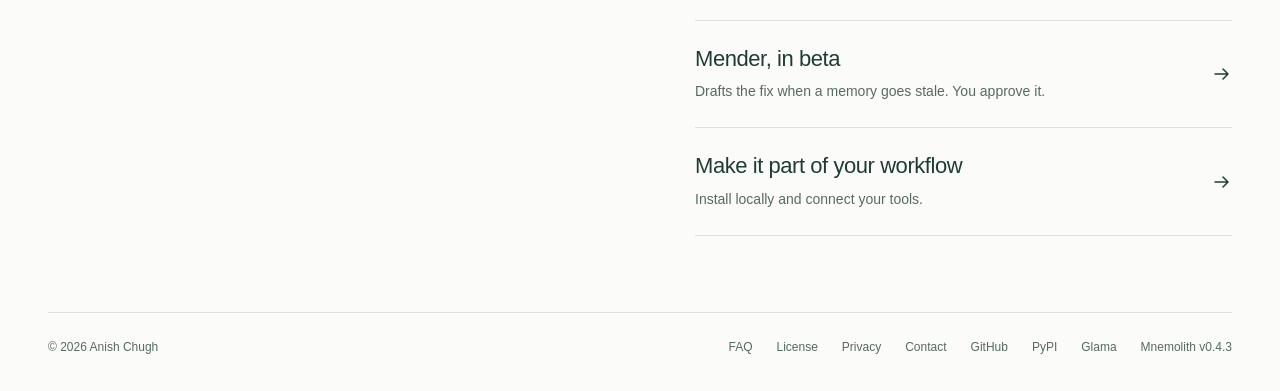
==== commit bb851f88: "Release 0.4.3" ====
--- a/docs/index.html
+++ b/docs/index.html
@@ -189,7 +189,7 @@
             </div>
           </div>
           <div class="hero-foot">
-            <span>Open source, v0.4.2. Runs entirely on your machine.</span>
+            <span>Open source, v0.4.3. Runs entirely on your machine.</span>
           </div>
         </div>
         <div class="hero-demo">
@@ -501,7 +501,7 @@
             >GitHub</a
           ><a href="https://pypi.org/project/mnemolith/">PyPI</a
           ><a href="https://glama.ai/mcp/servers/anishchugh05/mnemolith">Glama</a
-          ><span>Mnemolith v0.4.2</span>
+          ><span>Mnemolith v0.4.3</span>
         </div>
       </footer>
     </div>
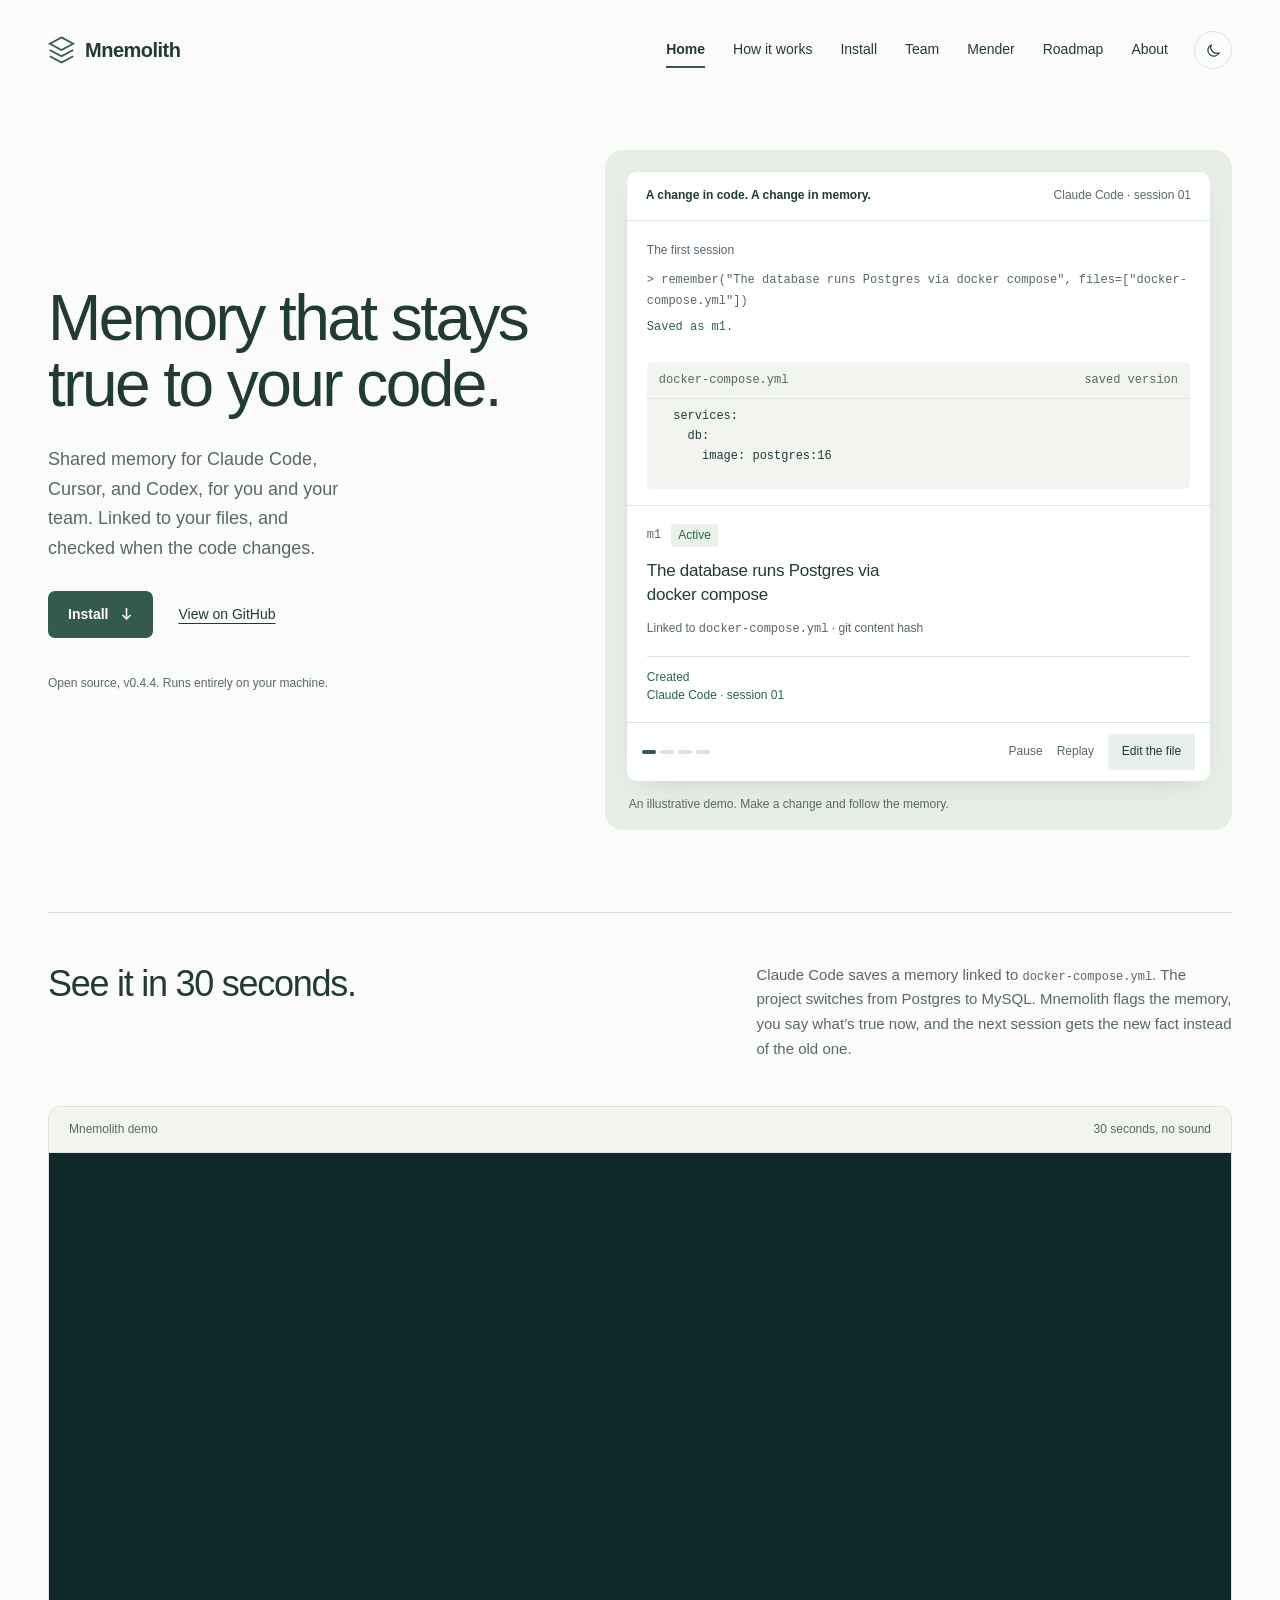
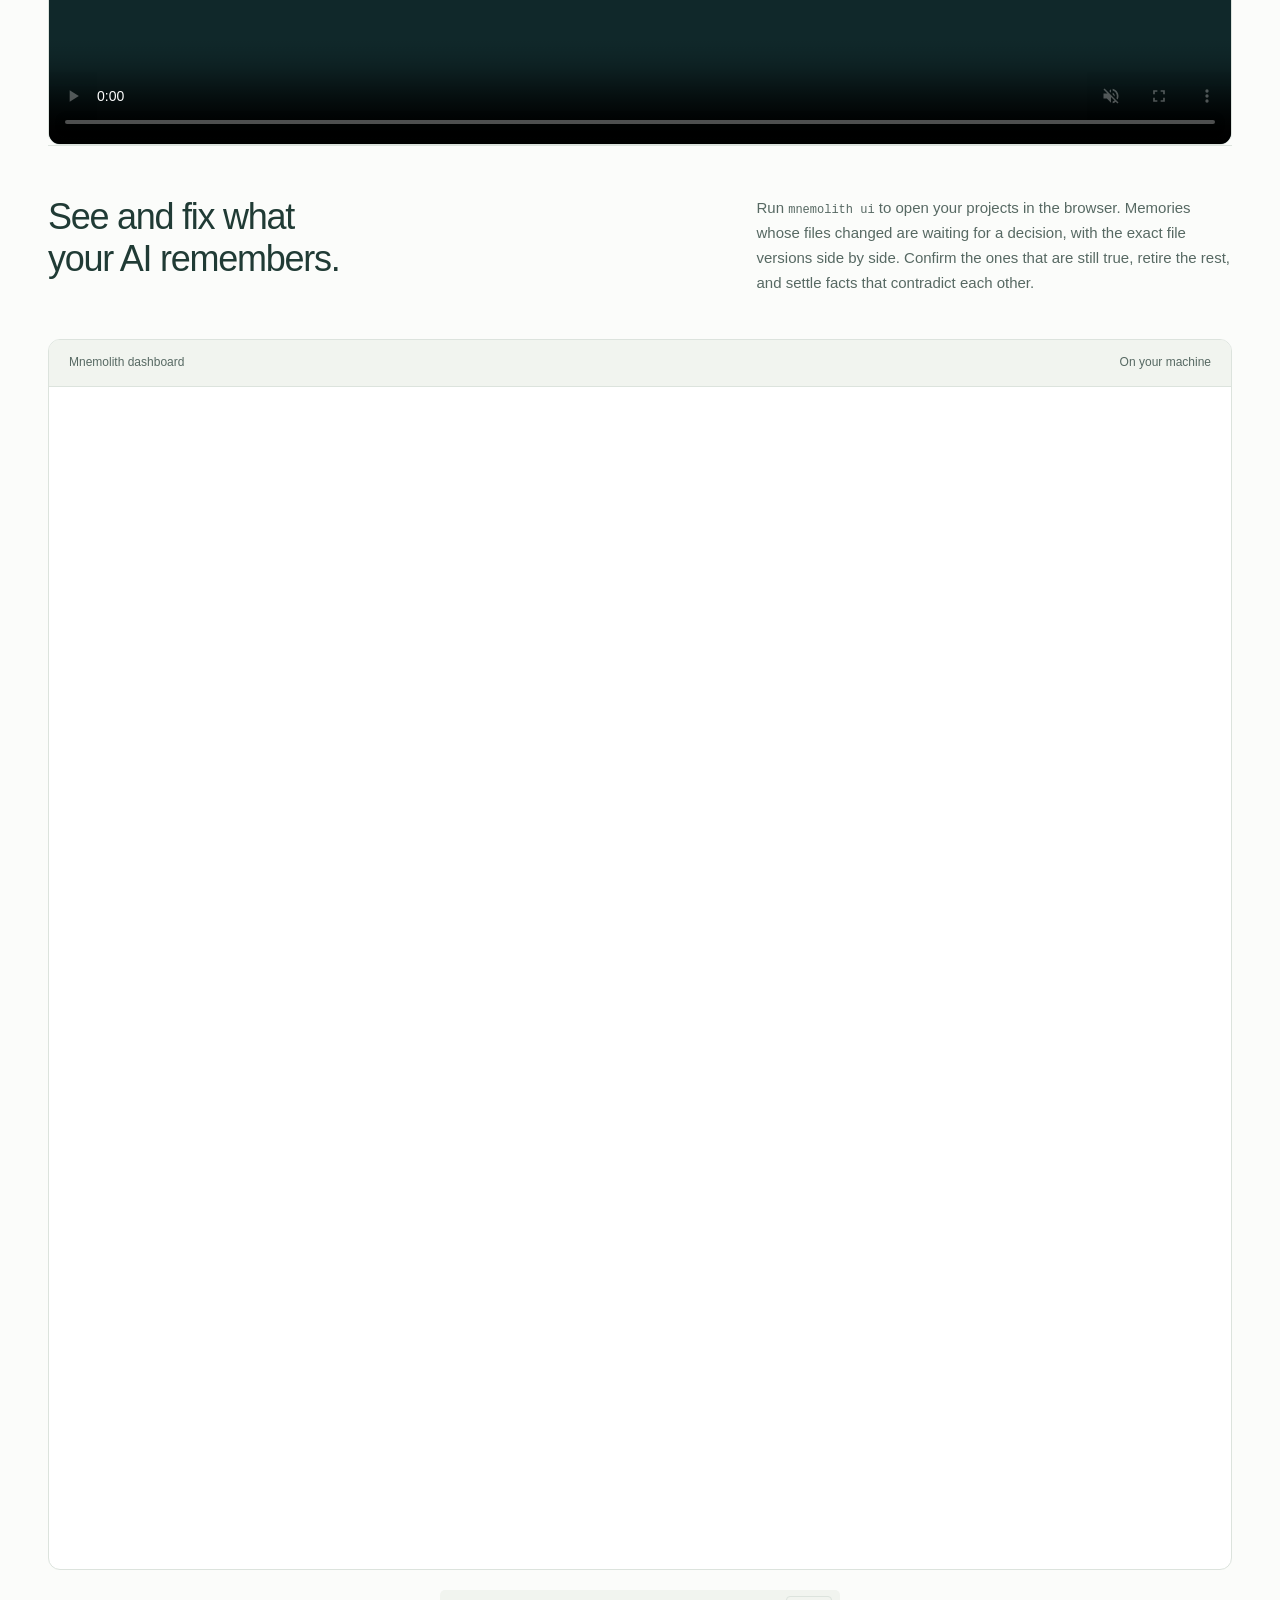
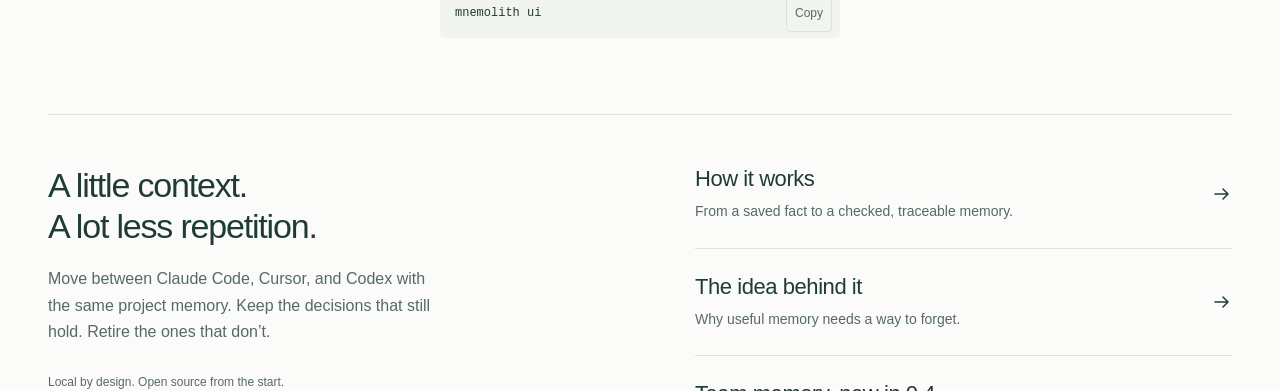
==== commit 86b6f22b: "Release 0.4.4" ====
--- a/docs/index.html
+++ b/docs/index.html
@@ -189,7 +189,7 @@
             </div>
           </div>
           <div class="hero-foot">
-            <span>Open source, v0.4.3. Runs entirely on your machine.</span>
+            <span>Open source, v0.4.4. Runs entirely on your machine.</span>
           </div>
         </div>
         <div class="hero-demo">
@@ -501,7 +501,7 @@
             >GitHub</a
           ><a href="https://pypi.org/project/mnemolith/">PyPI</a
           ><a href="https://glama.ai/mcp/servers/anishchugh05/mnemolith">Glama</a
-          ><span>Mnemolith v0.4.3</span>
+          ><span>Mnemolith v0.4.4</span>
         </div>
       </footer>
     </div>
